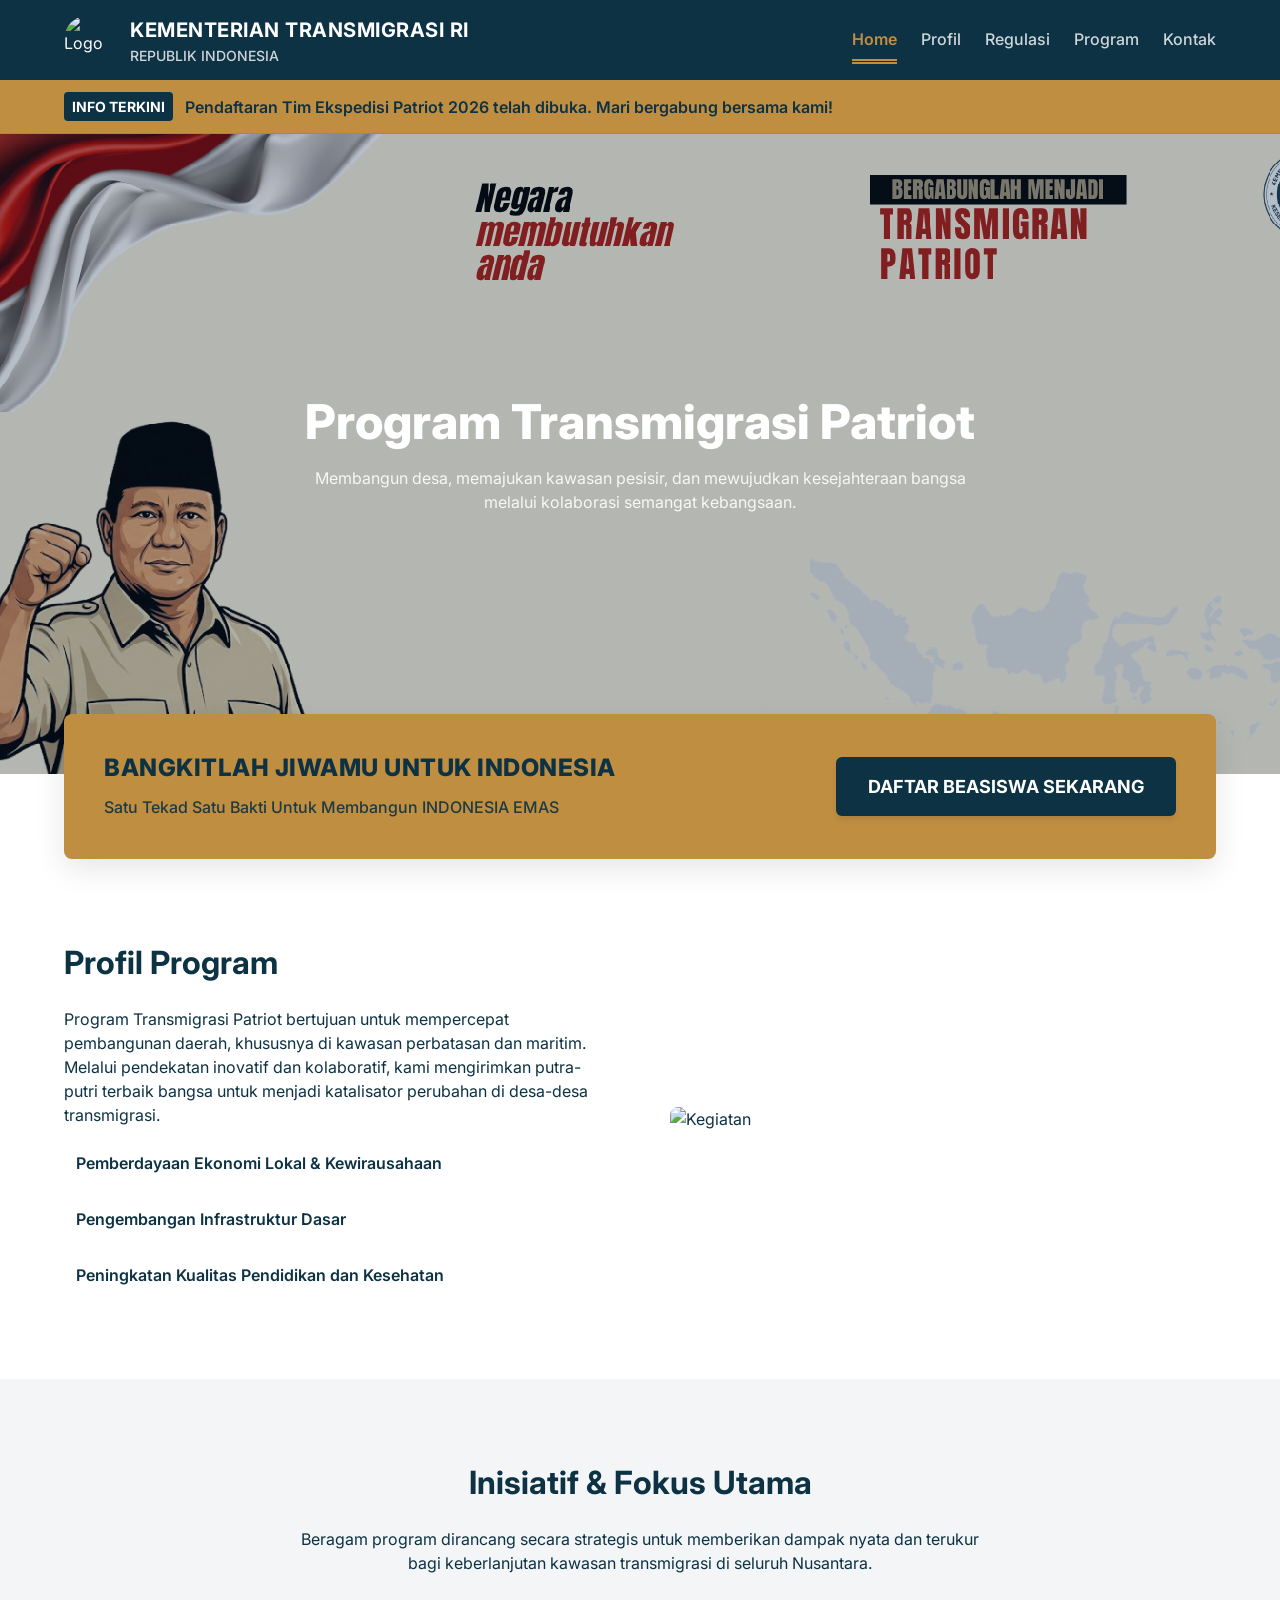
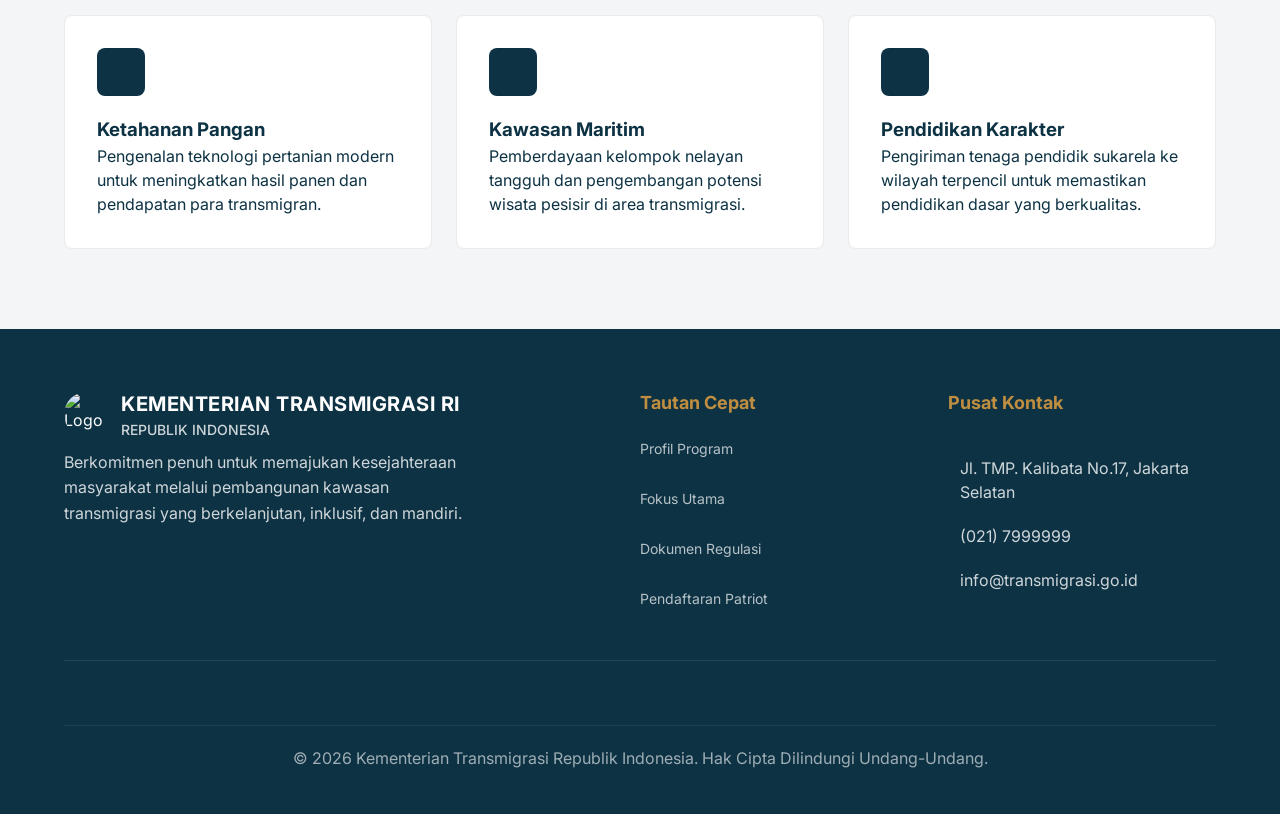
==== index.html @ f5a156b3 "update" ====
<!DOCTYPE html>
<html lang="id">

<head>
  <meta charset="UTF-8">
  <meta name="viewport" content="width=device-width, initial-scale=1.0">
  <title>Kementerian Transmigrasi RI - Program Patriot</title>

  <link rel="stylesheet" href="assets/css/style.css">
  <link rel="preconnect" href="https://fonts.googleapis.com" />
  <link rel="preconnect" href="https://fonts.gstatic.com" crossorigin />
  <link
    href="https://fonts.googleapis.com/css2?family=Inter:wght@300;400;500;600;700;800&family=DM+Sans:wght@400;700&display=swap"
    rel="stylesheet" />

  <style>
    :root {
      --background: #ffffff;
      --foreground: #0d3244;
      --border: #00000014;
      --primary: #0d3244;
      --primary-foreground: #ffffff;
      --muted: #f3f5f7;
      --muted-foreground: #61717c;
      --accent: #c08e41;
      --radius-md: 6px;
      --radius-lg: 8px;
      --font-family: 'Inter', sans-serif;
    }

    /* Responsive Styles */
    @media (max-width: 900px) {
      .container {
        padding: 0 12px;
      }

      .footer-grid {
        grid-template-columns: 1fr;
        gap: 24px;
      }

      .section-header-center {
        margin-bottom: 32px;
      }

      .card-grid {
        gap: 16px;
      }
    }

    @media (max-width: 700px) {
      .header {
        height: 56px;
      }

      .header-content {
        padding: 0 12px;
      }

      .logo-title {
        font-size: 24px;
      }

      .logo-subtitle {
        font-size: 14px;
      }

      .nav {
        display: none;
      }

      .nav.mobile-active {
        display: flex;
        flex-direction: column;
        position: absolute;
        top: 56px;
        left: 0;
        width: 100vw;
        background: var(--primary);
        gap: 0;
        z-index: 100;
      }

      .nav-link {
        padding: 16px;
        border-bottom: 1px solid rgba(255, 255, 255, 0.1);
        font-size: 16px;
      }

      .section {
        padding: 40px 0;
      }

      .card-grid {
        grid-template-columns: 1fr;
      }

      .footer {
        padding: 32px 0 10px 0;
      }

      .footer-bottom {
        padding-top: 10px;
      }
    }

    @media (max-width: 480px) {
      .section-title {
        font-size: 32px;
      }

      .card h3 {
        font-size: 24px;
      }

      .container {
        padding: 0 6px;
      }
    }

    /* Hamburger menu */
    .hamburger {
      display: none;
      flex-direction: column;
      justify-content: center;
      width: 32px;
      height: 32px;
      cursor: pointer;
      z-index: 101;
    }

    .hamburger span {
      height: 4px;
      width: 100%;
      background: var(--primary-foreground);
      margin: 4px 0;
      border-radius: 2px;
      transition: 0.3s;
    }

    @media (max-width: 700px) {
      .hamburger {
        display: flex;
      }
    }

    * {
      box-sizing: border-box;
      margin: 0;
      padding: 0;
    }

    body {
      font-family: var(--font-family);
      font-size: 16px;

      background-color: var(--background);
      color: var(--foreground);
      line-height: 1.5;
    }

    .container {
      width: 100%;
      max-width: 1200px;
      margin: 0 auto;
      padding: 0 24px;
    }

    /* Header & Nav */
    .header {
      background-color: var(--primary);
      color: var(--primary-foreground);
      height: 80px;
      display: flex;
      align-items: center;
      position: sticky;
      top: 0;
      z-index: 50;
    }

    .header-content {
      display: flex;
      justify-content: space-between;
      align-items: center;
      width: 100%;
    }

    .logo {
      display: flex;
      align-items: center;
      gap: 16px;
      text-decoration: none;
      color: inherit;
    }

    .logo-img {
      width: 50px;
      height: 50px;
      object-fit: contain;
      border-radius: 50%;
    }

    .logo-title {
      font-size: 24px;
      font-weight: 700;
      display: block;
      text-transform: uppercase;
    }

    .logo-subtitle {
      font-size: 14px;
      opacity: 0.8;
      display: block;
    }

    .nav {
      display: flex;
      gap: 24px;
    }

    .nav-link {
      color: var(--primary-foreground);
      text-decoration: none;
      font-size: 16px;
      font-weight: 500;
      opacity: 0.8;
      transition: 0.3s;
    }

    .nav-link:hover,
    .nav-link.active {
      opacity: 1;
      border-bottom: 2px solid var(--accent);
    }

    /* Ticker */
    .ticker {
      background-color: var(--accent);
      color: var(--primary);
      padding: 12px 0;
      font-weight: 600;
    }

    .ticker-content {
      display: flex;
      align-items: center;
      gap: 12px;
    }

    .ticker-badge {
      background: var(--primary);
      color: #fff;
      padding: 4px 8px;
      font-size: 14px;
      border-radius: 4px;
    }

    /* Hero */
    .hero {
      position: relative;
      height: 500px;
      display: flex;
      align-items: center;
      justify-content: center;
      color: #fff;
      text-align: center;
      overflow: hidden;
    }

    .hero-bg {
      position: absolute;
      top: 0;
      left: 0;
      width: 100%;
      height: 100%;
      background: linear-gradient(rgba(11, 37, 69, 0.3), rgba(11, 37, 69, 0.3)),
        
url('assets/img/NEGARA MEMBUTUHKAN ANDA.png');
      background-size: cover;
      background-position: center;
      background-repeat: no-repeat;
      /* Tambahkan ini untuk ketajaman visual */
    image-rendering: -webkit-optimize-contrast;
    image-rendering: crisp-edges;
    image-rendering: pixelated;                 /* Opsi terakhir jika masih blur */
    
      z-index: -1;
    }

    .hero-title {
      font-size: 48px;
      font-weight: 800;
      margin-bottom: 16px;
    }

    .hero-desc {
      font-size: 18px;
      max-width: 700px;
      margin: 0 auto;
      opacity: 0.9;
    }

    /* Scholarship Box */
    .scholarship-container {
      margin-top: -60px;
      position: relative;
      z-index: 10;
    }

    .scholarship-box {
      background: var(--accent);
      padding: 40px;
      border-radius: var(--radius-lg);
      display: flex;
      justify-content: space-between;
      align-items: center;
      box-shadow: 0 10px 30px rgba(0, 0, 0, 0.1);
      gap: 30px;
    }

    .scholarship-btn {
      background: var(--primary);
      color: #fff;
      padding: 16px 32px;
      text-decoration: none;
      border-radius: var(--radius-md);
      font-weight: 700;
      white-space: nowrap;
    }





    /* Sections */
    .section {
      padding: 80px 0;
    }

    .bg-muted {
      background: var(--muted);
    }

    .section-grid {
      display: grid;
      grid-template-columns: 1fr 1fr;
      gap: 60px;
      align-items: center;
    }

    .section-title {
      font-size: 32px;
      margin-bottom: 20px;
    }

    .feature-list {
      list-style: none;
      margin-top: 24px;
    }

    .feature-list li {
      display: flex;
      align-items: center;
      gap: 12px;
      margin-bottom: 12px;
      font-weight: 600;
    }

    .card-grid {
      display: grid;
      grid-template-columns: repeat(3, 1fr);
      gap: 24px;
      margin-top: 40px;
    }

    .card {
      background: #fff;
      padding: 32px;
      border-radius: var(--radius-lg);
      border: 1px solid var(--border);
    }

    .card-icon {
      width: 48px;
      height: 48px;
      background: var(--primary);
      border-radius: 8px;
      margin-bottom: 20px;
      display: flex;
      align-items: center;
      justify-content: center;
      color: #fff;
      font-size: 24px;
    }

    /* Footer */
    .footer {
      background: var(--primary);
      color: #fff;
      padding: 60px 0 20px;
    }

    .footer-grid {
      display: grid;
      grid-template-columns: 2fr 1fr 1fr;
      gap: 40px;
      border-bottom: 1px solid rgba(255, 255, 255, 0.1);
      padding-bottom: 40px;
    }

    .footer-title {
      color: var(--accent);
      margin-bottom: 20px;
    }

    .footer-links {
      list-style: none;
    }

    .footer-links li {
      margin-bottom: 10px;
    }

    .footer-links a {
      color: #fff;
      text-decoration: none;
      opacity: 0.7;
    }

    .footer-bottom {
      text-align: center;
      padding-top: 20px;
      font-size: 14px;
      opacity: 0.6;
    }

    /* Responsive */
    @media (max-width: 768px) {

      .section-grid,
      .card-grid,
      .footer-grid,
      .scholarship-box {
        grid-template-columns: 1fr;
        flex-direction: column;
        text-align: center;
      }

      .nav {
        display: none;
      }

      /* Sederhananya disembunyikan untuk mobile */
      .hero-title {
        font-size: 48px;
      }

      .scholarship-box {
        padding: 24px;
      }
    }
  </style>

  <!-- STANDARDIZASI FONT GLOBAL -->
  <style id="global-typography">
    body,
    p,
    a,
    span,
    div,
    input,
    button,
    select,
    textarea {
      font-family: 'Inter', sans-serif !important;
    }

    body {
      font-size: 16px !important;
    }

    /* Typography Scale */
    .logo-title {
      font-size: 20px !important;
    }

    .logo-subtitle {
      font-size: 14px !important;
    }

    .nav-link {
      font-size: 16px !important;
    }

    .hero-title,
    .hero h1 {
      font-size: 48px !important;
    }

    .section-title,
    .contact-title {
      font-size: 32px !important;
    }

    .card-title,
    .fokus-card h3,
    .feature-title,
    .stat-value,
    .doc-title,
    .profil-list strong {
      font-size: 20px !important;
    }

    .hero-desc,
    .section-desc,
    p {
      font-size: 16px !important;
    }

    .footer-title,
    h4 {
      font-size: 18px !important;
    }

    .footer-bottom,
    .footer-links a,
    .hero-badge {
      font-size: 14px !important;
    }

    /* Mobile Scaling - PERBAIKAN HEADER */
/* Mobile Scaling - FINAL FIX */
    @media (max-width: 768px) {
      .hero {
        height: auto !important;
        min-height: unset !important;
        padding: 0 !important;
        background-color: #f4f1de; 
        display: block;
        position: relative;
      }

      .hero-bg {
        position: relative !important;
        width: 100%;
        height: 0;
        padding-bottom: 65%; /* Menjaga rasio gambar agar tidak peang */
        background-image: url('assets/img/NEGARA MEMBUTUHKAN ANDA.png') !important;
        background-size: contain !important; 
        background-position: center top !important;
        background-repeat: no-repeat;
        z-index: 1;
      }

      /* Container teks dibuat melayang tepat di atas gambar */
      .hero .container {
        position: absolute !important;
        top: 60% !important; /* Turun sedikit agar tidak menumpuk di teks gambar */
        left: 50% !important;
        transform: translate(-50%, -50%) !important;
        width: 100% !important;
        z-index: 2 !important;
        text-align: center !important;
        padding: 0 20px !important;
      }

      /* PAKSA UKURAN FONT MENGECIL */
      .hero-title, 
      .hero h1.hero-title {
        font-size: 20px !important; /* Ukuran font judul diperkecil */
        font-weight: 800 !important;
        color: #ffffff !important;
        text-shadow: 2px 2px 4px rgba(0,0,0,0.8) !important;
        margin-bottom: 4px !important;
        line-height: 1.1 !important;
      }

      .hero-desc,
      .hero p.hero-desc {
        font-size: 10px !important; /* Ukuran deskripsi diperkecil */
        color: #ffffff !important;
        text-shadow: 1px 1px 3px rgba(0,0,0,0.8) !important;
        line-height: 1.2 !important;
        max-width: 85% !important;
        margin: 0 auto !important;
      }

      .scholarship-container {
        margin-top: -15px !important; 
        position: relative;
        z-index: 3;
        padding: 0 15px;
      }

      .scholarship-box {
        padding: 20px !important;
      }
    }
  </style>
</head>

<body>

  <header class="header">
    <div class="container header-content">
      <a href="index.html" class="logo">
        <img
          src="https://firebasestorage.googleapis.com/v0/b/banani-prod.appspot.com/o/reference-images%2F9dfe8fc4-533c-43e4-ad2d-5b735792cafb?alt=media&token=eea5f1ac-f4f6-4f33-927e-18950b2eec09"
          alt="Logo" class="logo-img">
        <div>
          <span class="logo-title">Kementerian Transmigrasi RI</span>
          <span class="logo-subtitle">Republik Indonesia</span>
        </div>
      </a>
      <div class="hamburger" id="hamburger-menu" aria-label="Buka menu navigasi" tabindex="0">
        <span></span>
        <span></span>
        <span></span>
      </div>
      <nav class="nav" id="main-nav">
        <a href="index.html" class="nav-link active">Home</a>
        <a href="profil.html" class="nav-link">Profil</a>
        <a href="regulasi.html" class="nav-link">Regulasi</a>
        <a href="programdetail.html" class="nav-link">Program</a>
        <a href="kontakkami.html" class="nav-link">Kontak</a>
      </nav>
    </div>
  </header>

  <div class="ticker">
    <div class="container ticker-content">
      <span class="ticker-badge">INFO TERKINI</span>
      <p>Pendaftaran Tim Ekspedisi Patriot 2026 telah dibuka. Mari bergabung bersama kami!</p>
    </div>
  </div>

  <section class="hero">
    <div class="hero-bg"></div>
    <div class="container">
      <h1 class="hero-title">Program Transmigrasi Patriot</h1>
      <p class="hero-desc">Membangun desa, memajukan kawasan pesisir, dan mewujudkan kesejahteraan bangsa melalui
        kolaborasi semangat kebangsaan.</p>
    </div>
  </section>

  <div class="container scholarship-container">
    <div class="scholarship-box">
      <div style="max-width: 800px;">
        <h2
          style="margin-bottom: 12px; font-weight: 800; text-transform: uppercase; letter-spacing: 0.5px; line-height: 1.2;">
          BANGKITLAH JIWAMU UNTUK INDONESIA
        </h2>
        <p style="font-size: 16px; font-weight: 500; opacity: 0.9; line-height: 1.5;">
          Satu Tekad Satu Bakti Untuk Membangun INDONESIA EMAS
        </p>
      </div>
      <a href="formregistrasi.html" class="scholarship-btn">DAFTAR BEASISWA SEKARANG</a>
    </div>
  </div>

  <main>
    <section class="section" id="profil">
      <div class="container section-grid">
        <div>
          <h2 class="section-title">Profil Program</h2>
          <p>Program Transmigrasi Patriot bertujuan untuk mempercepat pembangunan daerah, khususnya di kawasan
            perbatasan dan maritim. Melalui pendekatan inovatif dan kolaboratif, kami mengirimkan putra-putri terbaik
            bangsa untuk menjadi katalisator perubahan di desa-desa transmigrasi.</p>
          <ul class="feature-list">
            <li><iconify-icon icon="lucide:check-circle-2" style="color:var(--primary)"></iconify-icon> Pemberdayaan
              Ekonomi Lokal & Kewirausahaan</li>
            <li><iconify-icon icon="lucide:check-circle-2" style="color:var(--primary)"></iconify-icon> Pengembangan
              Infrastruktur Dasar</li>
            <li><iconify-icon icon="lucide:check-circle-2" style="color:var(--primary)"></iconify-icon> Peningkatan
              Kualitas Pendidikan dan Kesehatan</li>
          </ul>
        </div>
        <img
          src="https://storage.googleapis.com/banani-generated-images/generated-images/15521b10-ab63-40a5-aaed-08a638c052f9.jpg"
          alt="Kegiatan" style="width:100%; border-radius: var(--radius-lg);">
      </div>
    </section>

    <section class="section bg-muted" id="program">
      <div class="container">
        <div style="text-align: center; max-width: 700px; margin: 0 auto 40px;">
          <h2 class="section-title">Inisiatif & Fokus Utama</h2>
          <p>Beragam program dirancang secara strategis untuk memberikan dampak nyata dan terukur bagi keberlanjutan
            kawasan transmigrasi di seluruh Nusantara.</p>
        </div>
        <div class="card-grid">
          <div class="card">
            <div class="card-icon"><iconify-icon icon="lucide:tractor"></iconify-icon></div>
            <h3>Ketahanan Pangan</h3>
            <p>Pengenalan teknologi pertanian modern untuk meningkatkan hasil panen dan pendapatan para transmigran.</p>
          </div>
          <div class="card">
            <div class="card-icon"><iconify-icon icon="lucide:anchor"></iconify-icon></div>
            <h3>Kawasan Maritim</h3>
            <p>Pemberdayaan kelompok nelayan tangguh dan pengembangan potensi wisata pesisir di area transmigrasi.</p>
          </div>
          <div class="card">
            <div class="card-icon"><iconify-icon icon="lucide:graduation-cap"></iconify-icon></div>
            <h3>Pendidikan Karakter</h3>
            <p>Pengiriman tenaga pendidik sukarela ke wilayah terpencil untuk memastikan pendidikan dasar yang
              berkualitas.</p>
          </div>
        </div>
      </div>
    </section>
  </main>

  <footer class="footer" id="kontak">
    <div class="container">
      <div class="footer-grid">
        <div class="footer-info">
          <a href="#" class="logo"
            style="margin-bottom: 10px; display: flex; align-items: center; gap: 12px; text-decoration: none; color: inherit;">
            <img
              src="https://firebasestorage.googleapis.com/v0/b/banani-prod.appspot.com/o/reference-images%2Fe4555ffb-ad55-4a94-acb9-eab45e534938?alt=media&token=3a10a3ef-6f3a-40f0-a6bb-d8ac3e6fa465"
              alt="Logo" class="logo-img" style="width: 45px; height: 45px; border-radius: 50%;">
            <div>
              <span class="logo-title"
                style="font-size: 20px; font-weight: 700; display: block; text-transform: uppercase;">Kementerian
                Transmigrasi RI</span>
              <span class="logo-subtitle" style="font-size: 14px; opacity: 0.8; display: block;">Republik
                Indonesia</span>
            </div>
          </a>
          <p class="footer-desc">Berkomitmen penuh untuk memajukan kesejahteraan masyarakat melalui pembangunan kawasan
            transmigrasi yang berkelanjutan, inklusif, dan mandiri.</p>
        </div>
        <div class="footer-links">
          <h4 class="footer-title">Tautan Cepat</h4>
          <ul>
            <li><a href="profil.html">Profil Program</a></li>
            <li><a href="programdetail.html">Fokus Utama</a></li>
            <li><a href="regulasi.html">Dokumen Regulasi</a></li>
            <li><a href="formregistrasi.html">Pendaftaran Patriot</a></li>
          </ul>
        </div>
        <div class="footer-contact">
          <h4 class="footer-title">Pusat Kontak</h4>
          <div class="contact-item">
            <iconify-icon icon="lucide:map-pin"></iconify-icon>
            <span>Jl. TMP. Kalibata No.17, Jakarta Selatan</span>
          </div>
          <div class="contact-item">
            <iconify-icon icon="lucide:phone"></iconify-icon>
            <span>(021) 7999999</span>
          </div>
          <div class="contact-item">
            <iconify-icon icon="lucide:mail"></iconify-icon>
            <span>info@transmigrasi.go.id</span>
          </div>
        </div>
      </div>
      <div class="footer-bottom">
        <p>© 2026 Kementerian Transmigrasi Republik Indonesia. Hak Cipta Dilindungi Undang-Undang.</p>
      </div>
    </div>
  </footer>
  <script src="https://code.iconify.design/iconify-icon/1.0.7/iconify-icon.min.js"></script>
</body>
<script>
  // Hamburger menu toggle
  const hamburger = document.getElementById('hamburger-menu');
  const nav = document.getElementById('main-nav');

  if (hamburger && nav) {
    hamburger.addEventListener('click', function () {
      nav.classList.toggle('mobile-active');
    });

    // Tutup menu saat klik link navigasi (mobile)
    nav.querySelectorAll('.nav-link').forEach(link => {
      link.addEventListener('click', function () {
        if (window.innerWidth <= 768) {
          nav.classList.remove('mobile-active');
        }
      });
    });

    // Tutup menu saat klik di luar nav/hamburger
    document.addEventListener('click', function (e) {
      if (window.innerWidth <= 768) {
        if (!nav.contains(e.target) && !hamburger.contains(e.target)) {
          nav.classList.remove('mobile-active');
        }
      }
    });
  }
</script>

</html>
---- assets/css/style.css ----
@media (max-width: 900px), (max-width: 768px) {
    .nav.mobile-active {
        display: flex !important;
        flex-direction: column;
        position: absolute;
        top: 56px;
        left: 0;
        width: 100vw;
        background: var(--primary);
        gap: 0;
        z-index: 100;
        box-shadow: 0 4px 16px rgba(0,0,0,0.08);
    }
}
/* Tambahan responsif untuk konten profil program dan fitur */
.profil-list {
    list-style: none;
    padding: 0;
    margin: 32px 0 0 0;
    display: flex;
    flex-direction: column;
    gap: 28px;
}
.profil-list li {
    display: flex;
    align-items: flex-start;
    gap: 18px;
}
.profil-list .list-icon {
    width: 48px;
    height: 48px;
    background: var(--muted, #f3f4f6);
    border-radius: var(--radius-md, 6px);
    display: flex;
    align-items: center;
    justify-content: center;
    font-size: 32px;
    color: var(--primary, #0d3244);
    flex-shrink: 0;
}

.feature-grid {
    display: grid;
    grid-template-columns: repeat(4, 1fr);
    gap: 32px;
    margin-top: 40px;
}
.feature-card {
    background: #fff;
    border: 1px solid var(--border, #e5e7eb);
    border-radius: var(--radius-lg, 8px);
    padding: 32px 24px;
    display: flex;
    flex-direction: column;
    align-items: flex-start;
    box-shadow: 0 4px 16px rgba(0,0,0,0.03);
}
.feature-icon-wrapper {
    width: 48px;
    height: 48px;
    background: var(--primary, #0d3244);
    border-radius: var(--radius-md, 6px);
    display: flex;
    align-items: center;
    justify-content: center;
    color: #fff;
    font-size: 24px;
    margin-bottom: 18px;
}
.feature-title {
    font-size: 24px;
    font-weight: 700;
    margin: 0 0 10px 0;
    color: var(--foreground, #111827);
}
.feature-desc {
    font-size: 16px;
    color: var(--muted-foreground, #6b7280);
    margin: 0;
}

@media (max-width: 900px) {
    .feature-grid {
        grid-template-columns: repeat(2, 1fr);
        gap: 20px;
    }
}
@media (max-width: 700px) {
    .section-grid {
        grid-template-columns: 1fr;
        gap: 32px;
    }
    .section-grid > div {
        width: 100%;
        min-width: 0;
    }
    .section-grid img {
        width: 100%;
        max-width: 400px;
        margin: 0 auto;
        display: block;
        margin-top: 16px;
    }
    .profil-list {
        gap: 18px;
    }
    .profil-list li {
        flex-direction: row;
        align-items: flex-start;
        gap: 12px;
        padding: 12px 0;
    }
    .profil-list .list-icon {
        width: 40px;
        height: 40px;
        font-size: 32px;
    }
    .section-title {
        font-size: 32px;
    }
    .section-desc {
        font-size: 16px;
    }
    }
    .feature-grid {
        grid-template-columns: 1fr;
        gap: 18px;
    }
    .profil-list li {
        flex-direction: column;
        align-items: flex-start;
        gap: 8px;
    }
    .feature-card {
        padding: 20px 12px;
    }
}
/* Responsive Navigation & Hamburger */
@media (max-width: 900px) {
    .container {
        padding: 0 12px;
    }
    .footer-grid {
        grid-template-columns: 1fr;
        gap: 24px;
    }
}
@media (max-width: 700px) {
    .header {
        height: 56px;
    }
    .header-content {
        padding: 0 12px;
    }
    .logo-title {
        font-size: 24px;
    }
    .logo-subtitle {
        font-size: 14px;
    }
    .nav {
        display: none !important;
    }
    .nav.mobile-active {
        display: flex !important;
        flex-direction: column;
        position: absolute;
        top: 56px;
        left: 0;
        width: 100vw;
        background: var(--primary);
        gap: 0;
        z-index: 100;
        box-shadow: 0 4px 16px rgba(0,0,0,0.08);
    }
    .nav-link {
        padding: 16px;
        border-bottom: 1px solid rgba(255,255,255,0.1);
        font-size: 16px;
        width: 100%;
        text-align: left;
    }
    .footer {
        padding: 32px 0 10px 0;
    }
    .footer-bottom {
        padding-top: 10px;
    }
}
@media (max-width: 480px) {
    .container {
        padding: 0 6px;
    }
}

/* Hamburger menu style */
.hamburger {
    display: none;
    flex-direction: column;
    justify-content: center;
    width: 32px;
    height: 32px;
    cursor: pointer;
    z-index: 101;
}
.hamburger span {
    height: 4px;
    width: 100%;
    background: var(--primary-foreground);
    margin: 4px 0;
    border-radius: 2px;
    transition: 0.3s;
}
@media (max-width: 700px) {
    .hamburger {
        display: flex;
    }
}

body {
    font-family: var(--font-family);
    font-size: 16px;
    
    margin: 0;
    padding: 0;
    background: var(--background, #f9f9f9);
}

:root {
    --primary: #0d3244;
    --primary-foreground: #ffffff;
    --warning: #c08e41;
    --warning-foreground: #ffffff;
    --background: #ffffff;
    --foreground: #111827;
    --muted: #f3f4f6;
    --muted-foreground: #6b7280;
    --border: #e5e7eb;
    --card: #ffffff;
    --card-foreground: #111827;
    --input: #f9fafb;
    --radius-sm: 4px;
    --radius-md: 6px;
    --radius-lg: 8px;
    --radius-xl: 12px;
    --font-family: 'Inter', sans-serif;
}

.export-wrapper {
    margin: 0;
    padding: 0;
    background-color: var(--background);
    color: var(--foreground);
    font-family: var(--font-family);
}

.layout {
    display: flex;
    flex-direction: column;
    min-height: 100vh;
    width: 100%;
    background-color: var(--background);
    color: var(--foreground);
    font-family: var(--font-family);
}

.container {
    width: 100%;
    max-width: 1200px;
    margin: 0 auto;
    padding: 0 24px;
}

.bg-muted {
    background-color: var(--muted);
}

/* Header */
.header {
    background-color: var(--primary);
    color: var(--primary-foreground);
    height: 80px;
    display: flex;
    align-items: center;
    position: sticky;
    top: 0;
    z-index: 50;
}
.header-content {
    display: flex;
    justify-content: space-between;
    align-items: center;
    width: 100%;
    max-width: 1200px;
    margin: 0 auto;
    padding: 0 24px;
}
.logo {
    display: flex;
    align-items: center;
    gap: 16px;
}
.logo-text {
    display: flex;
    flex-direction: column;
    gap: 2px;
}
.logo-title {
    font-size: 24px;
    font-weight: 700;
    letter-spacing: 0.5px;
    color: var(--primary-foreground);
    text-transform: uppercase;
}
.logo-subtitle {
    font-size: 14px;
    font-weight: 500;
    color: var(--primary-foreground);
    opacity: 0.8;
    text-transform: uppercase;
}
.nav {
    display: flex;
    gap: 32px;
}
.nav-link {
    color: var(--primary-foreground);
    text-decoration: none;
    font-size: 16px;
    font-weight: 500;
    opacity: 0.8;
    padding: 8px 0;
}
.nav-link.active {
    opacity: 1;
    font-weight: 600;
    border-bottom: 3px solid var(--warning);
}

/* Ticker */
.ticker {
    background-color: #c08e41;
    color: var(--primary);
    padding: 12px 24px;
    display: flex;
    justify-content: center;
    border-bottom: 1px solid var(--border);
}
.ticker-content {
    display: flex;
    align-items: center;
    gap: 16px;
    max-width: 1200px;
    width: 100%;
}
.ticker-badge {
    background-color: var(--primary);
    color: var(--primary-foreground);
    font-size: 14px;
    font-weight: 700;
    padding: 4px 10px;
    border-radius: var(--radius-sm);
    white-space: nowrap;
}
.ticker-text {
    font-size: 16px;
    font-weight: 600;
    white-space: nowrap;
    overflow: hidden;
    text-overflow: ellipsis;
}

/* Hero Section */
.hero {
    position: relative;
    min-height: 640px;
    display: flex;
    align-items: center;
    justify-content: center;
    padding: 80px 24px;
}
.hero-bg {
    position: absolute;
    top: 0;
    left: 0;
    width: 100%;
    height: 100%;
    z-index: 1;
}
.hero-bg img {
    width: 100%;
    height: 100%;
    object-fit: cover;
}
.hero-overlay {
    position: absolute;
    top: 0;
    left: 0;
    width: 100%;
    height: 100%;
    background: rgba(11, 37, 69, 0.75);
}
.hero-content {
    position: relative;
    z-index: 2;
    text-align: center;
    max-width: 800px;
}
.hero-title {
    font-size: 48px;
    font-weight: 800;
    margin: 0 0 24px 0;
    line-height: 1.15;
    color: #ffffff;
}
.hero-description {
    font-size: 24px;
    font-weight: 500;
    margin: 0 0 40px 0;
    line-height: 1.6;
    color: #f3f4f6;
}
.hero-actions {
    display: flex;
    gap: 20px;
    justify-content: center;
}
.btn {
    padding: 16px 32px;
    font-size: 16px;
    font-weight: 600;
    border-radius: var(--radius-md);
    cursor: pointer;
    display: inline-flex;
    align-items: center;
    justify-content: center;
    text-decoration: none;
}
.btn-primary {
    background-color: #c08e41;
    color: var(--primary);
}
.btn-outline {
    background-color: transparent;
    border: 2px solid #ffffff;
    color: #ffffff;
}

/* Scholarship Section */
.scholarship-container {
    width: 100%;
    max-width: 1200px;
    margin: 0 auto;
    padding: 0 24px;
    margin-top: -80px;
    margin-bottom: 96px;
    position: relative;
    z-index: 20;
}
.scholarship-box {
    background-color: #c08e41;
    border-radius: var(--radius-lg);
    padding: 48px;
    display: flex;
    align-items: center;
    justify-content: space-between;
    gap: 48px;
    box-shadow:
        0 20px 25px -5px rgba(0, 0, 0, 0.1),
        0 10px 10px -5px rgba(0, 0, 0, 0.04);
}
.scholarship-content {
    flex: 1;
}
.scholarship-title {
    color: var(--primary);
    font-size: 32px;
    font-weight: 800;
    margin: 0 0 16px 0;
    line-height: 1.25;
}
.scholarship-desc {
    color: var(--primary);
    font-size: 18px;
    font-weight: 500;
    margin: 0;
    line-height: 1.6;
    opacity: 0.9;
}
.scholarship-btn {
    background-color: var(--primary);
    color: var(--primary-foreground);
    font-size: 18px;
    font-weight: 700;
    padding: 20px 40px;
    border-radius: var(--radius-md);
    text-decoration: none;
    display: inline-flex;
    align-items: center;
    white-space: nowrap;
    flex-shrink: 0;
    box-shadow: 0 4px 6px -1px rgba(0, 0, 0, 0.1);
}

/* Section */
.section {
    padding: 96px 0;
}
.section-grid {
    display: grid;
    grid-template-columns: 1fr 1fr;
    gap: 80px;
    align-items: center;
}
.section-header-center {
    text-align: center;
    max-width: 700px;
    margin: 0 auto 64px auto;
}
.section-title {
    font-size: 32px;
    font-weight: 700;
    margin: 0 0 20px 0;
    color: var(--foreground);
}
.section-desc {
    font-size: 18px;
    line-height: 1.6;
    color: var(--muted-foreground);
    margin: 0 0 40px 0;
}
.feature-list {
    list-style: none;
    padding: 0;
    margin: 0;
    display: flex;
    flex-direction: column;
    gap: 20px;
}
.feature-list li {
    display: flex;
    align-items: center;
    gap: 16px;
    font-size: 16px;
    font-weight: 600;
    color: var(--foreground);
}
.card-grid {
    display: grid;
    grid-template-columns: repeat(3, 1fr);
    gap: 32px;
}
.card {
    background-color: var(--card);
    border: 1px solid var(--border);
    border-radius: var(--radius-lg);
    padding: 40px 32px;
    display: flex;
    flex-direction: column;
    align-items: flex-start;
}
.card-icon-wrapper {
    width: 64px;
    height: 64px;
    background-color: var(--primary);
    border-radius: var(--radius-md);
    display: flex;
    align-items: center;
    justify-content: center;
    margin-bottom: 24px;
}
.card-title {
    font-size: 24px;
    font-weight: 700;
    margin: 0 0 16px 0;
    color: var(--card-foreground);
}
.card-desc {
    font-size: 16px;
    line-height: 1.6;
    color: var(--muted-foreground);
    margin: 0;
}
.list-container {
    display: flex;
    flex-direction: column;
    gap: 16px;
    max-width: 800px;
    margin: 0 auto;
}
.list-item {
    display: flex;
    align-items: center;
    gap: 24px;
    background-color: var(--background);
    border: 1px solid var(--border);
    border-radius: var(--radius-md);
    padding: 24px;
    cursor: pointer;
}
.list-icon {
    width: 56px;
    height: 56px;
    background-color: var(--muted);
    border-radius: var(--radius-sm);
    display: flex;
    align-items: center;
    justify-content: center;
    flex-shrink: 0;
}
.list-content {
    flex: 1;
}
.list-title {
    font-size: 18px;
    font-weight: 700;
    margin: 0 0 8px 0;
    color: var(--foreground);
}
.list-desc {
    font-size: 16px;
    color: var(--muted-foreground);
    margin: 0;
}

/* Footer */
.footer {
    background-color: var(--primary);
    color: var(--primary-foreground);
    padding: 80px 0 0 0;
}
.footer-grid {
    display: grid;
    grid-template-columns: 2fr 1fr 1fr;
    gap: 64px;
    margin-bottom: 64px;
}
.footer-info .logo {
    margin-bottom: 24px;
}
.footer-desc {
    font-size: 16px;
    line-height: 1.6;
    opacity: 0.8;
    max-width: 400px;
}
.footer-title {
    font-size: 18px;
    font-weight: 700;
    margin: 0 0 24px 0;
    color: #c08e41;
}
.footer-links ul {
    list-style: none;
    padding: 0;
    margin: 0;
    display: flex;
    flex-direction: column;
    gap: 16px;
}
.footer-links a {
    color: var(--primary-foreground);
    text-decoration: none;
    font-size: 16px;
    opacity: 0.8;
}
.footer-contact {
    display: flex;
    flex-direction: column;
    gap: 20px;
}
.contact-item {
    display: flex;
    align-items: center;
    gap: 12px;
    font-size: 16px;
    opacity: 0.8;
}
.footer-bottom {
    border-top: 1px solid rgba(255, 255, 255, 0.1);
    padding: 24px 0;
    text-align: center;
    font-size: 14px;
    opacity: 0.6;
}
/* Styling Link Aktif */
.nav-link {
    transition: all 0.3s ease;
    position: relative;
}

.nav-link.active {
    color: var(--warning) !important;
}

.nav-link.active::after {
    content: '';
    position: absolute;
    bottom: -5px;
    left: 0;
    width: 100%;
    height: 2px;
    background-color: var(--warning);
}

.nav-link:hover {
    color: var(--warning);
    opacity: 0.8;
}
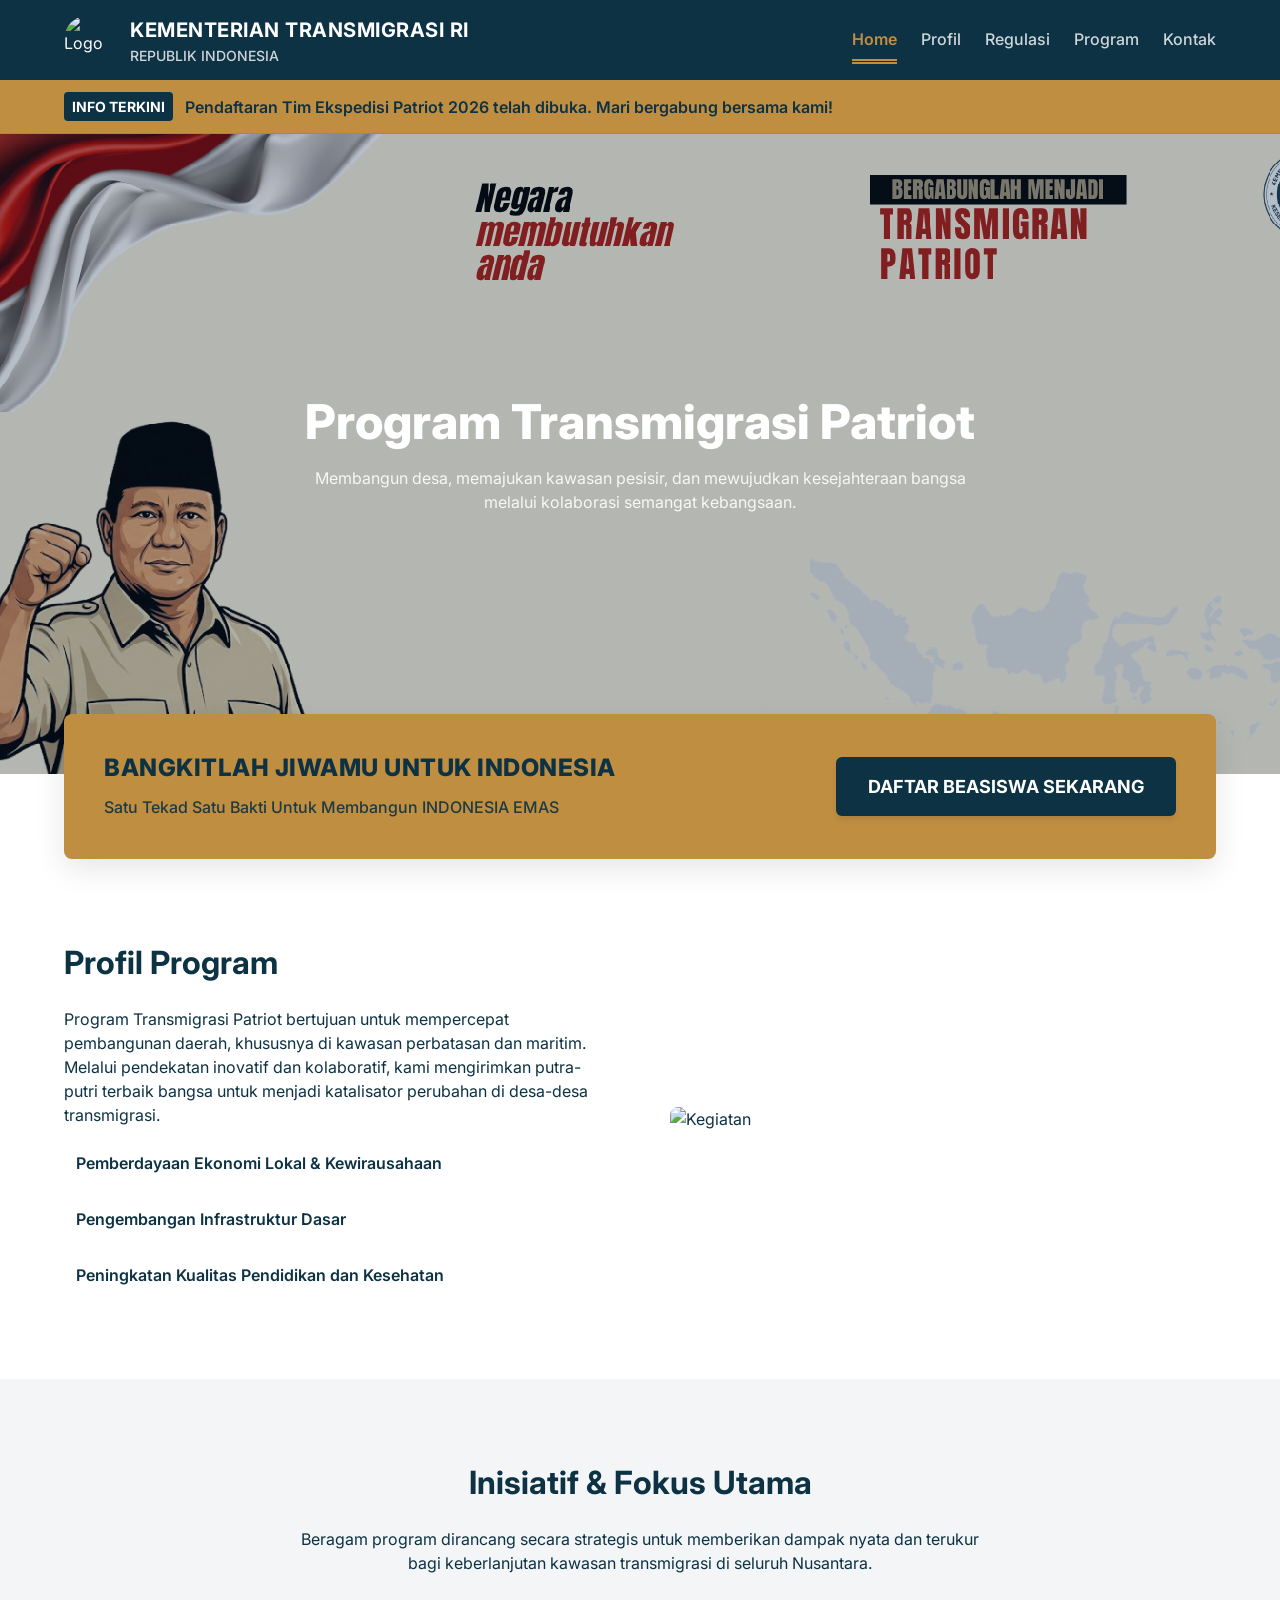
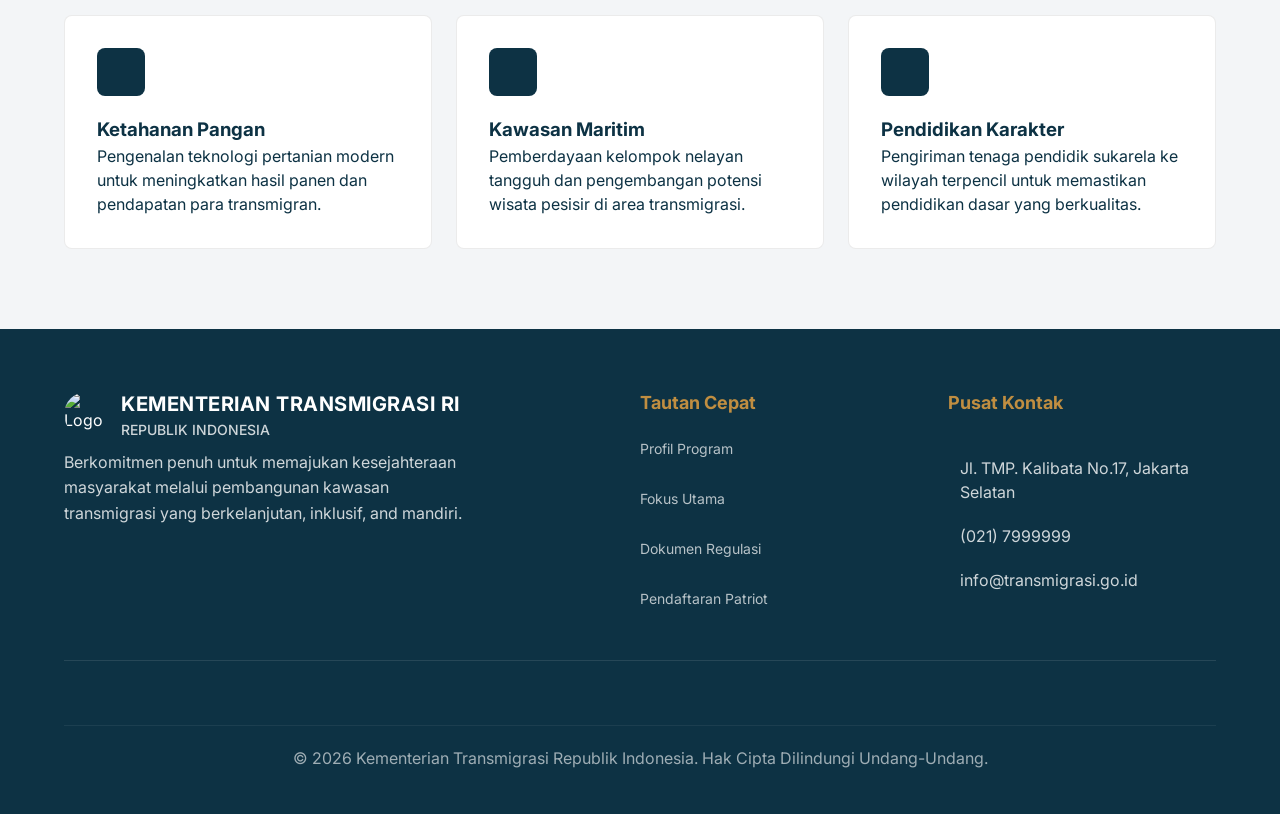
==== commit 50be1e4b: "update" ====
--- a/index.html
+++ b/index.html
@@ -274,16 +274,13 @@
       width: 100%;
       height: 100%;
       background: linear-gradient(rgba(11, 37, 69, 0.3), rgba(11, 37, 69, 0.3)),
-        
-url('assets/img/NEGARA MEMBUTUHKAN ANDA.png');
+        url('assets/img/NEGARA MEMBUTUHKAN ANDA.png');
       background-size: cover;
       background-position: center;
       background-repeat: no-repeat;
-      /* Tambahkan ini untuk ketajaman visual */
-    image-rendering: -webkit-optimize-contrast;
-    image-rendering: crisp-edges;
-    image-rendering: pixelated;                 /* Opsi terakhir jika masih blur */
-    
+      image-rendering: -webkit-optimize-contrast;
+      image-rendering: crisp-edges;
+      image-rendering: pixelated;
       z-index: -1;
     }
 
@@ -326,11 +323,12 @@
       border-radius: var(--radius-md);
       font-weight: 700;
       white-space: nowrap;
-    }
-
-
-
-
+      /* FIX: Mastiin teks di dalem tombol bener-bener tengah */
+      display: inline-flex;
+      align-items: center;
+      justify-content: center;
+      text-align: center;
+    }
 
     /* Sections */
     .section {
@@ -439,18 +437,41 @@
 
       .section-grid,
       .card-grid,
-      .footer-grid,
+      .footer-grid {
+        grid-template-columns: 1fr;
+        text-align: center;
+      }
+
       .scholarship-box {
         grid-template-columns: 1fr;
         flex-direction: column;
         text-align: center;
+        display: flex !important;
+        /* FIX: Center alignment untuk box di mobile */
+        justify-content: center !important;
+        align-items: center !important;
+      }
+
+      .scholarship-btn {
+        order: 1 !important; 
+        width: 100%;
+        max-width: 320px; /* Biar gak kepanjangan di layar lebar HP */
+        margin: 0 auto;
+      }
+
+      .scholarship-box div {
+        order: 2 !important; 
+        width: 100%;
+        display: flex;
+        flex-direction: column;
+        align-items: center;
+        justify-content: center;
       }
 
       .nav {
         display: none;
       }
 
-      /* Sederhananya disembunyikan untuk mobile */
       .hero-title {
         font-size: 48px;
       }
@@ -461,81 +482,29 @@
     }
   </style>
 
-  <!-- STANDARDIZASI FONT GLOBAL -->
   <style id="global-typography">
-    body,
-    p,
-    a,
-    span,
-    div,
-    input,
-    button,
-    select,
-    textarea {
+    body, p, a, span, div, input, button, select, textarea {
       font-family: 'Inter', sans-serif !important;
     }
 
-    body {
-      font-size: 16px !important;
-    }
-
-    /* Typography Scale */
-    .logo-title {
-      font-size: 20px !important;
-    }
-
-    .logo-subtitle {
-      font-size: 14px !important;
-    }
-
-    .nav-link {
-      font-size: 16px !important;
-    }
-
-    .hero-title,
-    .hero h1 {
-      font-size: 48px !important;
-    }
-
-    .section-title,
-    .contact-title {
-      font-size: 32px !important;
-    }
-
-    .card-title,
-    .fokus-card h3,
-    .feature-title,
-    .stat-value,
-    .doc-title,
-    .profil-list strong {
-      font-size: 20px !important;
-    }
-
-    .hero-desc,
-    .section-desc,
-    p {
-      font-size: 16px !important;
-    }
-
-    .footer-title,
-    h4 {
-      font-size: 18px !important;
-    }
-
-    .footer-bottom,
-    .footer-links a,
-    .hero-badge {
-      font-size: 14px !important;
-    }
-
-    /* Mobile Scaling - PERBAIKAN HEADER */
-/* Mobile Scaling - FINAL FIX */
+    body { font-size: 16px !important; }
+
+    .logo-title { font-size: 20px !important; }
+    .logo-subtitle { font-size: 14px !important; }
+    .nav-link { font-size: 16px !important; }
+    .hero-title, .hero h1 { font-size: 48px !important; }
+    .section-title, .contact-title { font-size: 32px !important; }
+    .card-title, .fokus-card h3, .feature-title, .stat-value, .doc-title { font-size: 20px !important; }
+    .hero-desc, .section-desc, p { font-size: 16px !important; }
+    .footer-title, h4 { font-size: 18px !important; }
+    .footer-bottom, .footer-links a, .hero-badge { font-size: 14px !important; }
+
     @media (max-width: 768px) {
       .hero {
         height: auto !important;
         min-height: unset !important;
         padding: 0 !important;
-        background-color: #f4f1de; 
+        background-color: #f4f1de;
         display: block;
         position: relative;
       }
@@ -544,18 +513,17 @@
         position: relative !important;
         width: 100%;
         height: 0;
-        padding-bottom: 65%; /* Menjaga rasio gambar agar tidak peang */
+        padding-bottom: 65%;
         background-image: url('assets/img/NEGARA MEMBUTUHKAN ANDA.png') !important;
-        background-size: contain !important; 
+        background-size: contain !important;
         background-position: center top !important;
         background-repeat: no-repeat;
         z-index: 1;
       }
 
-      /* Container teks dibuat melayang tepat di atas gambar */
       .hero .container {
         position: absolute !important;
-        top: 60% !important; /* Turun sedikit agar tidak menumpuk di teks gambar */
+        top: 60% !important;
         left: 50% !important;
         transform: translate(-50%, -50%) !important;
         width: 100% !important;
@@ -564,29 +532,26 @@
         padding: 0 20px !important;
       }
 
-      /* PAKSA UKURAN FONT MENGECIL */
-      .hero-title, 
-      .hero h1.hero-title {
-        font-size: 20px !important; /* Ukuran font judul diperkecil */
+      .hero-title, .hero h1.hero-title {
+        font-size: 20px !important;
         font-weight: 800 !important;
         color: #ffffff !important;
-        text-shadow: 2px 2px 4px rgba(0,0,0,0.8) !important;
+        text-shadow: 2px 2px 4px rgba(0, 0, 0, 0.8) !important;
         margin-bottom: 4px !important;
         line-height: 1.1 !important;
       }
 
-      .hero-desc,
-      .hero p.hero-desc {
-        font-size: 10px !important; /* Ukuran deskripsi diperkecil */
+      .hero-desc, .hero p.hero-desc {
+        font-size: 10px !important;
         color: #ffffff !important;
-        text-shadow: 1px 1px 3px rgba(0,0,0,0.8) !important;
+        text-shadow: 1px 1px 3px rgba(0, 0, 0, 0.8) !important;
         line-height: 1.2 !important;
         max-width: 85% !important;
         margin: 0 auto !important;
       }
 
       .scholarship-container {
-        margin-top: -15px !important; 
+        margin-top: -15px !important;
         position: relative;
         z-index: 3;
         padding: 0 15px;
@@ -728,7 +693,7 @@
             </div>
           </a>
           <p class="footer-desc">Berkomitmen penuh untuk memajukan kesejahteraan masyarakat melalui pembangunan kawasan
-            transmigrasi yang berkelanjutan, inklusif, dan mandiri.</p>
+            transmigrasi yang berkelanjutan, inklusif, and mandiri.</p>
         </div>
         <div class="footer-links">
           <h4 class="footer-title">Tautan Cepat</h4>
@@ -763,7 +728,6 @@
   <script src="https://code.iconify.design/iconify-icon/1.0.7/iconify-icon.min.js"></script>
 </body>
 <script>
-  // Hamburger menu toggle
   const hamburger = document.getElementById('hamburger-menu');
   const nav = document.getElementById('main-nav');
 
@@ -772,7 +736,6 @@
       nav.classList.toggle('mobile-active');
     });
 
-    // Tutup menu saat klik link navigasi (mobile)
     nav.querySelectorAll('.nav-link').forEach(link => {
       link.addEventListener('click', function () {
         if (window.innerWidth <= 768) {
@@ -781,7 +744,6 @@
       });
     });
 
-    // Tutup menu saat klik di luar nav/hamburger
     document.addEventListener('click', function (e) {
       if (window.innerWidth <= 768) {
         if (!nav.contains(e.target) && !hamburger.contains(e.target)) {
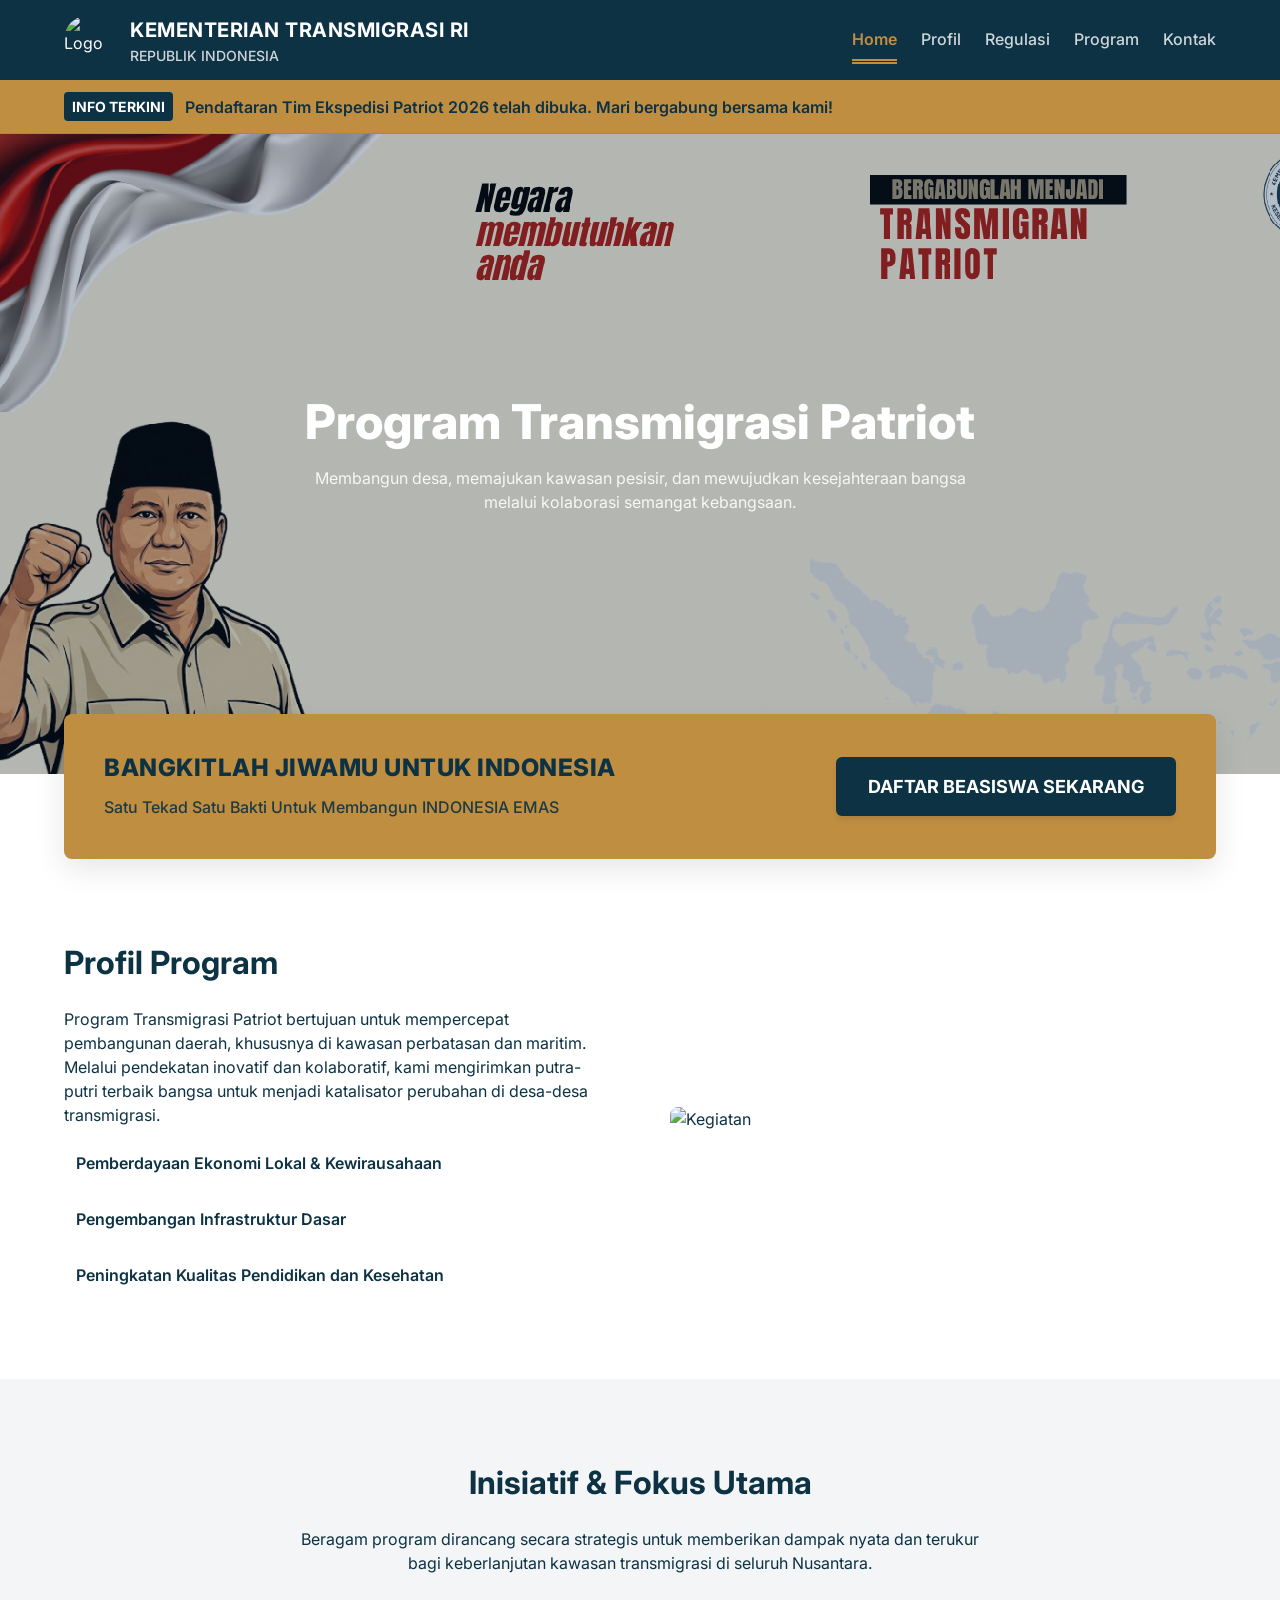
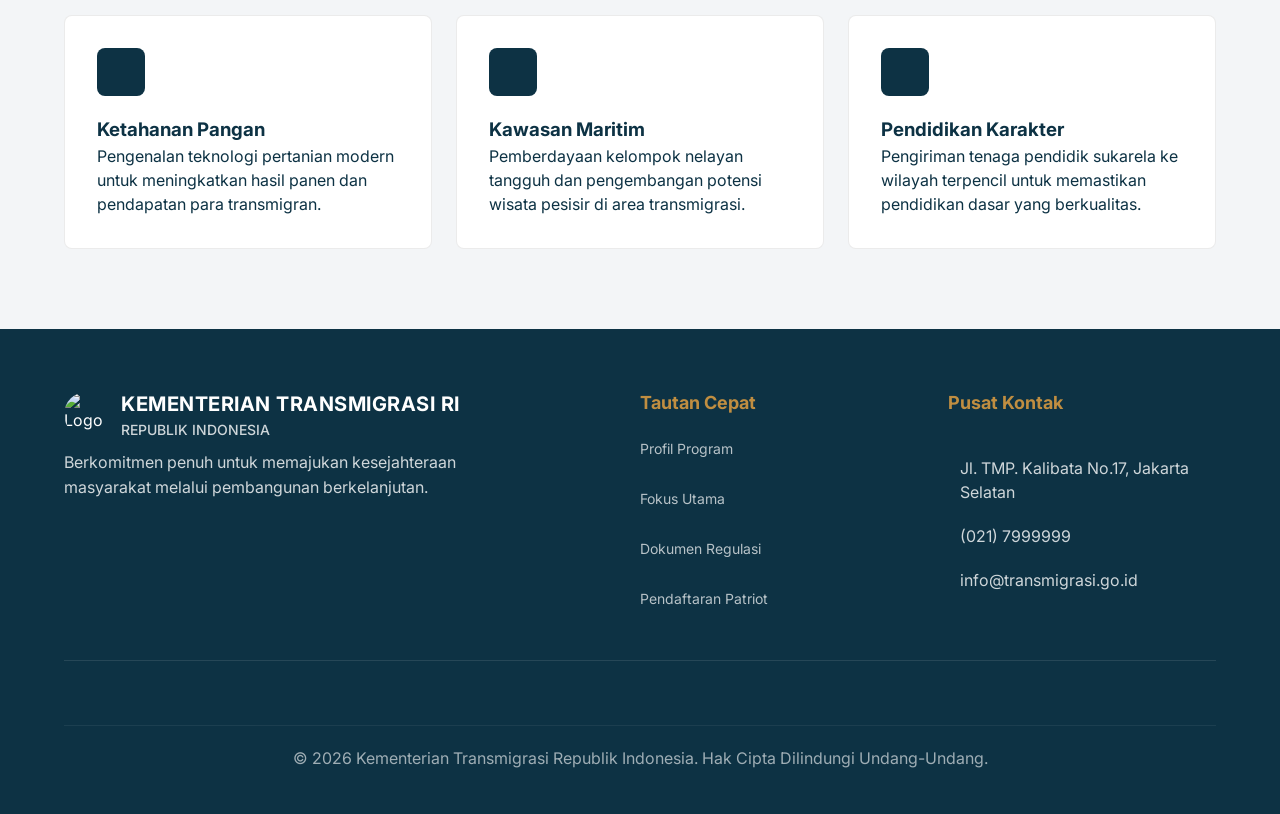
==== commit c59bcd72: "update" ====
--- a/index.html
+++ b/index.html
@@ -692,8 +692,7 @@
                 Indonesia</span>
             </div>
           </a>
-          <p class="footer-desc">Berkomitmen penuh untuk memajukan kesejahteraan masyarakat melalui pembangunan kawasan
-            transmigrasi yang berkelanjutan, inklusif, and mandiri.</p>
+          <p class="footer-desc">Berkomitmen penuh untuk memajukan kesejahteraan masyarakat melalui pembangunan berkelanjutan.</p>
         </div>
         <div class="footer-links">
           <h4 class="footer-title">Tautan Cepat</h4>
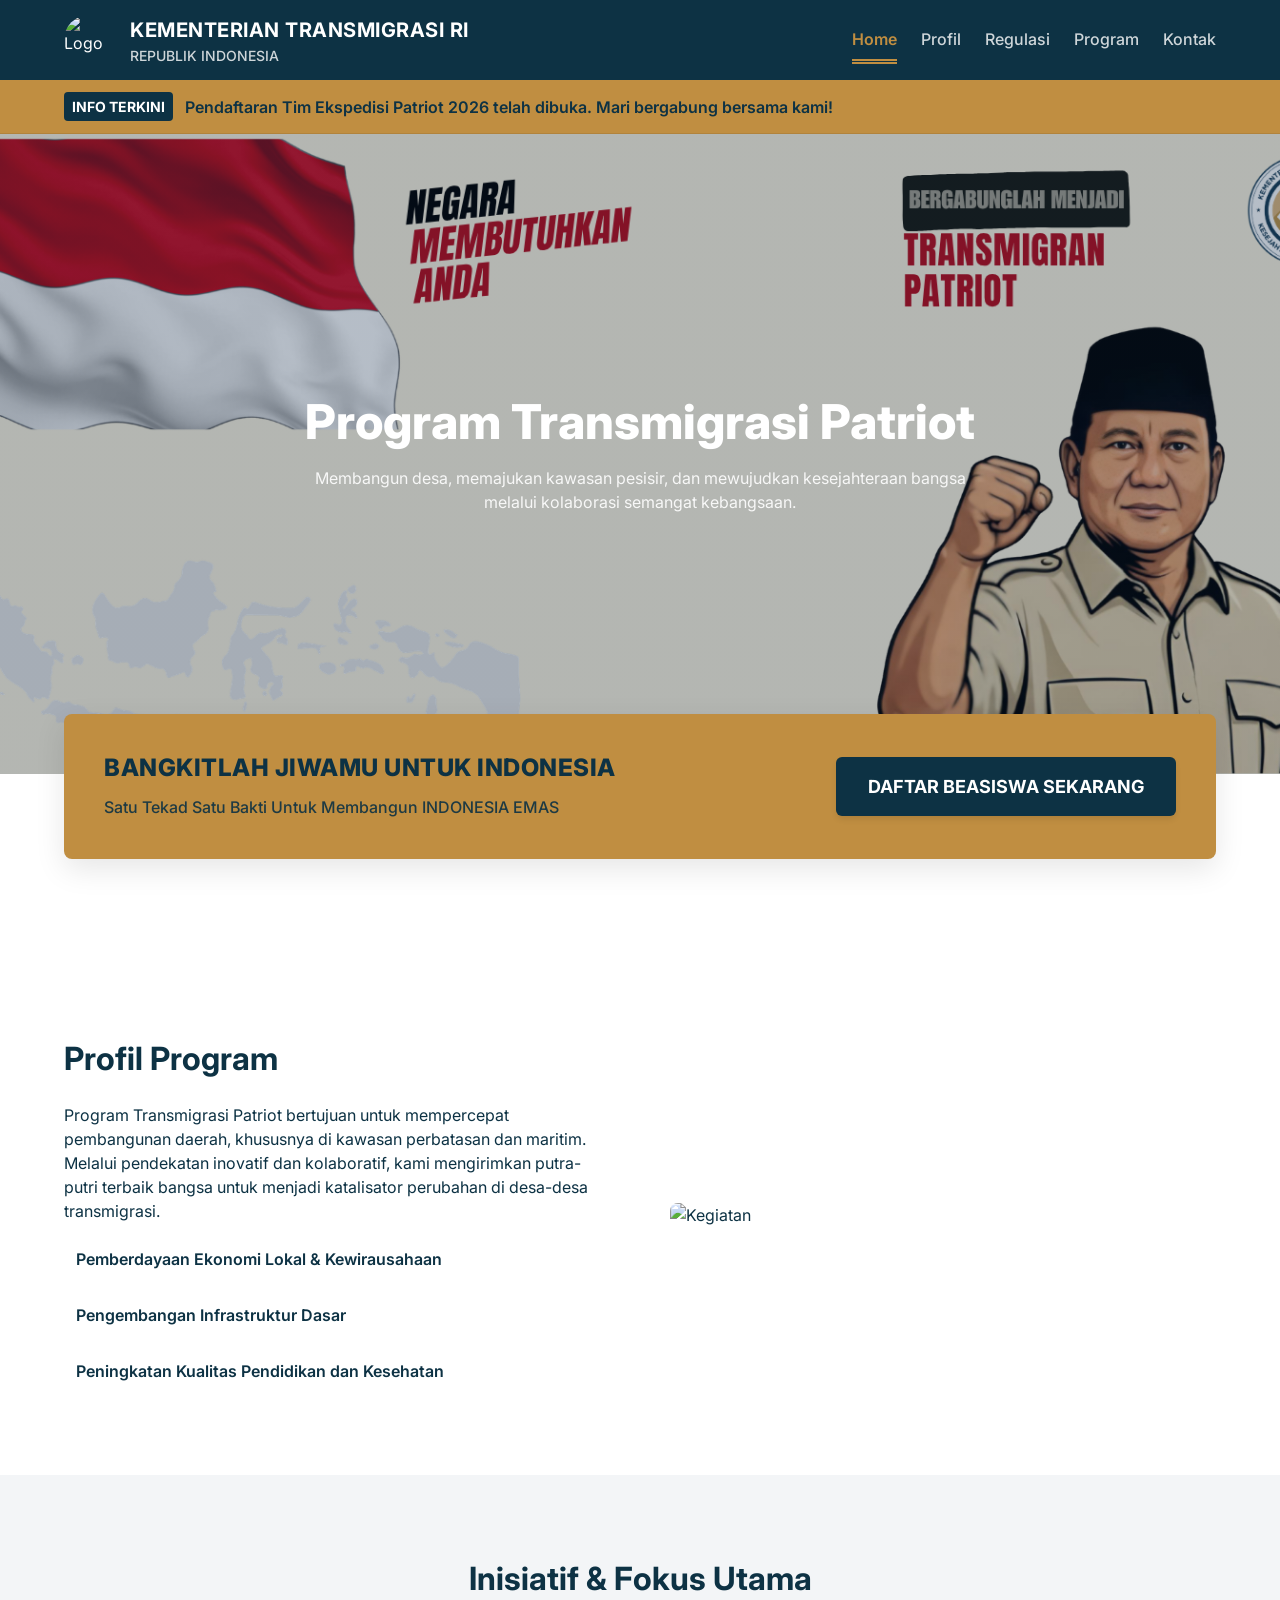
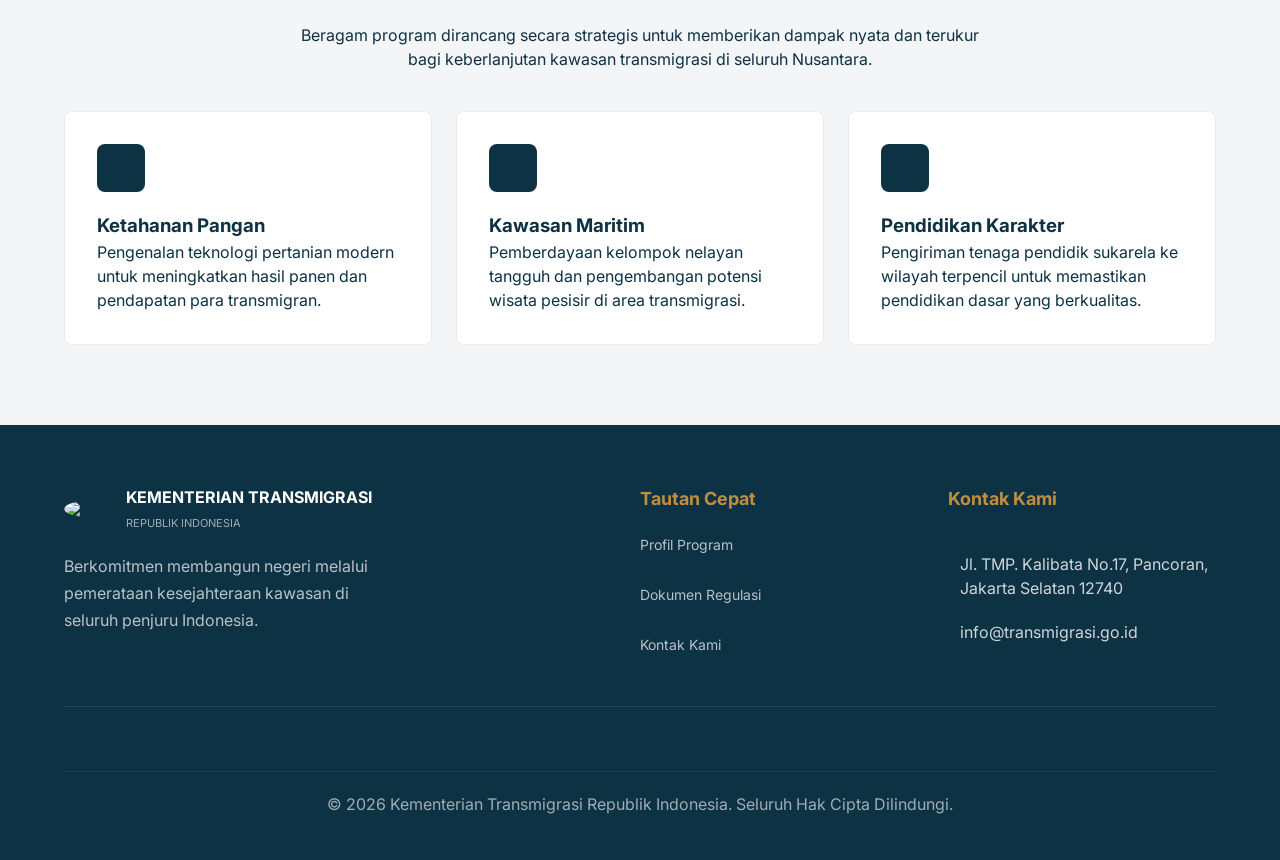
==== commit f0a0f0a4: "update" ====
--- a/index.html
+++ b/index.html
@@ -114,7 +114,7 @@
       }
 
       .container {
-        padding: 0 6px;
+        padding: 0 12px; /* Dibalikin biar gak terlalu mepet layar */
       }
     }
 
@@ -153,7 +153,6 @@
     body {
       font-family: var(--font-family);
       font-size: 16px;
-
       background-color: var(--background);
       color: var(--foreground);
       line-height: 1.5;
@@ -274,13 +273,11 @@
       width: 100%;
       height: 100%;
       background: linear-gradient(rgba(11, 37, 69, 0.3), rgba(11, 37, 69, 0.3)),
-        url('assets/img/NEGARA MEMBUTUHKAN ANDA.png');
+        url('assets/img/NEGARA MEMBUTUHKAN ANDA SEMUA.png');
       background-size: cover;
       background-position: center;
       background-repeat: no-repeat;
       image-rendering: -webkit-optimize-contrast;
-      image-rendering: crisp-edges;
-      image-rendering: pixelated;
       z-index: -1;
     }
 
@@ -323,7 +320,6 @@
       border-radius: var(--radius-md);
       font-weight: 700;
       white-space: nowrap;
-      /* FIX: Mastiin teks di dalem tombol bener-bener tengah */
       display: inline-flex;
       align-items: center;
       justify-content: center;
@@ -434,50 +430,11 @@
 
     /* Responsive */
     @media (max-width: 768px) {
-
       .section-grid,
       .card-grid,
       .footer-grid {
         grid-template-columns: 1fr;
         text-align: center;
-      }
-
-      .scholarship-box {
-        grid-template-columns: 1fr;
-        flex-direction: column;
-        text-align: center;
-        display: flex !important;
-        /* FIX: Center alignment untuk box di mobile */
-        justify-content: center !important;
-        align-items: center !important;
-      }
-
-      .scholarship-btn {
-        order: 1 !important; 
-        width: 100%;
-        max-width: 320px; /* Biar gak kepanjangan di layar lebar HP */
-        margin: 0 auto;
-      }
-
-      .scholarship-box div {
-        order: 2 !important; 
-        width: 100%;
-        display: flex;
-        flex-direction: column;
-        align-items: center;
-        justify-content: center;
-      }
-
-      .nav {
-        display: none;
-      }
-
-      .hero-title {
-        font-size: 48px;
-      }
-
-      .scholarship-box {
-        padding: 24px;
       }
     }
   </style>
@@ -500,67 +457,210 @@
     .footer-bottom, .footer-links a, .hero-badge { font-size: 14px !important; }
 
     @media (max-width: 768px) {
+      /* 1. Reset Hero - Biar rapet dan gak ada gap */
       .hero {
-        height: auto !important;
+        height: 250px !important;
         min-height: unset !important;
         padding: 0 !important;
-        background-color: #f4f1de;
-        display: block;
-        position: relative;
-      }
-
+        background: #0d3244 !important;
+        display: flex !important;
+        flex-direction: column !important;
+        position: relative !important;
+        overflow: hidden !important;
+      }
+
+      /* 2. Foto Hero - Pake Overlay Gelap biar tulisan KELIHATAN */
       .hero-bg {
-        position: relative !important;
-        width: 100%;
-        height: 0;
-        padding-bottom: 65%;
-        background-image: url('assets/img/NEGARA MEMBUTUHKAN ANDA.png') !important;
-        background-size: contain !important;
-        background-position: center top !important;
-        background-repeat: no-repeat;
-        z-index: 1;
-      }
-
+        position: absolute !important;
+        top: 0;
+        left: 0;
+        width: 100% !important;
+        height: 100% !important;
+        padding-bottom: 0 !important;
+        /* Tambahin overlay hitam transparan (0.5) di atas gambar */
+        background: linear-gradient(rgba(0,0,0,0.5), rgba(0,0,0,0.5)), 
+                    url('assets/img/NEGARA MEMBUTUHKAN ANDA SEMUA.png') !important;
+        background-size: cover !important;
+        background-position: center !important;
+        z-index: 1 !important;
+      }
+
+      /* 3. Container Teks - Kita tengahin presisi */
       .hero .container {
         position: absolute !important;
-        top: 60% !important;
+        top: 50% !important;
         left: 50% !important;
         transform: translate(-50%, -50%) !important;
         width: 100% !important;
         z-index: 2 !important;
         text-align: center !important;
         padding: 0 20px !important;
-      }
-
+        margin: 0 !important;
+      }
+
+      /* 4. Judul - Ukuran sedang biar gak nutupin muka di foto */
       .hero-title, .hero h1.hero-title {
-        font-size: 20px !important;
+        font-size: 17px !important; 
         font-weight: 800 !important;
         color: #ffffff !important;
-        text-shadow: 2px 2px 4px rgba(0, 0, 0, 0.8) !important;
-        margin-bottom: 4px !important;
-        line-height: 1.1 !important;
-      }
-
+        text-shadow: 2px 2px 10px rgba(0, 0, 0, 0.8) !important;
+        margin-bottom: 8px !important;
+        line-height: 1.2 !important;
+      }
+
+      /* 5. Deskripsi - Ukuran kecil biar rapi */
       .hero-desc, .hero p.hero-desc {
-        font-size: 10px !important;
+        font-size: 10px !important; 
         color: #ffffff !important;
-        text-shadow: 1px 1px 3px rgba(0, 0, 0, 0.8) !important;
-        line-height: 1.2 !important;
+        text-shadow: 1px 1px 5px rgba(0, 0, 0, 0.9) !important;
         max-width: 85% !important;
         margin: 0 auto !important;
-      }
-
+        line-height: 1.4 !important;
+      }
+
+      /* 6. Scholarship Box - Nempel ke bawah tanpa gap */
       .scholarship-container {
-        margin-top: -15px !important;
-        position: relative;
-        z-index: 3;
-        padding: 0 15px;
+        margin-top: 0 !important;
+        padding: 0 !important;
+        width: 100% !important;
+        position: relative !important;
+        z-index: 10 !important;
       }
 
       .scholarship-box {
-        padding: 20px !important;
-      }
-    }
+        padding: 25px 20px !important;
+        border-radius: 0 !important;
+        flex-direction: column !important;
+        gap: 15px !important;
+        background: var(--accent) !important;
+        text-align: center !important;
+      }
+
+      .scholarship-box h2 {
+        font-size: 18px !important;
+        line-height: 1.2 !important;
+      }
+
+      .scholarship-box p {
+        font-size: 13px !important;
+      }
+
+      .scholarship-btn {
+        width: 100% !important;
+        padding: 15px !important;
+        font-size: 14px !important;
+      }
+   /* CSS KHUSUS FOOTER */
+.footer {
+  background: var(--primary);
+  color: #fff;
+  padding: 60px 0 20px;
+}
+
+.footer-grid {
+  display: grid;
+  grid-template-columns: 1.5fr 1fr 1fr; /* Membagi kolom lebih proporsional */
+  gap: 40px;
+  border-bottom: 1px solid rgba(255, 255, 255, 0.1);
+  padding-bottom: 40px;
+}
+
+.footer-logo-wrapper {
+  display: flex;
+  align-items: center;
+  gap: 15px;
+  margin-bottom: 20px;
+}
+
+.footer-logo-wrapper img {
+  width: 50px;
+  height: 50px;
+  border-radius: 50%;
+  object-fit: contain;
+}
+
+.footer-logo-text .f-title {
+  display: block;
+  font-weight: 700;
+  font-size: 18px;
+  text-transform: uppercase;
+  line-height: 1.2;
+}
+
+.footer-logo-text .f-subtitle {
+  display: block;
+  font-size: 14px;
+  opacity: 0.8;
+}
+
+.footer-title {
+  color: var(--accent) !important; /* Pakai warna gold lu */
+  margin-bottom: 20px;
+  font-size: 18px;
+  font-weight: 700;
+}
+
+.footer-links {
+  list-style: none;
+  padding: 0;
+}
+
+.footer-links li {
+  margin-bottom: 12px;
+}
+
+.footer-links a {
+  color: #fff;
+  text-decoration: none;
+  opacity: 0.7;
+  transition: 0.3s;
+}
+
+.footer-links a:hover {
+  opacity: 1;
+  color: var(--accent);
+}
+
+.contact-list {
+  display: flex;
+  flex-direction: column;
+  gap: 15px;
+}
+
+.contact-item {
+  display: flex;
+  align-items: flex-start;
+  gap: 12px;
+  font-size: 14px;
+  opacity: 0.8;
+}
+
+.contact-item iconify-icon {
+  color: var(--accent);
+  font-size: 20px;
+  flex-shrink: 0;
+}
+
+.footer-bottom {
+  text-align: center;
+  padding-top: 20px;
+  font-size: 13px;
+  opacity: 0.6;
+}
+
+/* Responsive Footer */
+@media (max-width: 768px) {
+  .footer-grid {
+    grid-template-columns: 1fr;
+    text-align: center;
+  }
+  .footer-logo-wrapper {
+    justify-content: center;
+  }
+  .contact-item {
+    justify-content: center;
+  }
+}
   </style>
 </head>
 
@@ -608,18 +708,19 @@
     </div>
   </section>
 
-  <div class="container scholarship-container">
-    <div class="scholarship-box">
-      <div style="max-width: 800px;">
-        <h2
-          style="margin-bottom: 12px; font-weight: 800; text-transform: uppercase; letter-spacing: 0.5px; line-height: 1.2;">
-          BANGKITLAH JIWAMU UNTUK INDONESIA
-        </h2>
-        <p style="font-size: 16px; font-weight: 500; opacity: 0.9; line-height: 1.5;">
-          Satu Tekad Satu Bakti Untuk Membangun INDONESIA EMAS
-        </p>
+  <div class="scholarship-container">
+    <div class="container" style="padding:0;"> <div class="scholarship-box">
+        <div style="max-width: 800px;">
+          <h2
+            style="margin-bottom: 12px; font-weight: 800; text-transform: uppercase; letter-spacing: 0.5px; line-height: 1.2;">
+            BANGKITLAH JIWAMU UNTUK INDONESIA
+          </h2>
+          <p style="font-size: 16px; font-weight: 500; opacity: 0.9; line-height: 1.5;">
+            Satu Tekad Satu Bakti Untuk Membangun INDONESIA EMAS
+          </p>
+        </div>
+        <a href="formregistrasi.html" class="scholarship-btn">DAFTAR BEASISWA SEKARANG</a>
       </div>
-      <a href="formregistrasi.html" class="scholarship-btn">DAFTAR BEASISWA SEKARANG</a>
     </div>
   </div>
 
@@ -675,55 +776,46 @@
     </section>
   </main>
 
-  <footer class="footer" id="kontak">
-    <div class="container">
-      <div class="footer-grid">
-        <div class="footer-info">
-          <a href="#" class="logo"
-            style="margin-bottom: 10px; display: flex; align-items: center; gap: 12px; text-decoration: none; color: inherit;">
-            <img
-              src="https://firebasestorage.googleapis.com/v0/b/banani-prod.appspot.com/o/reference-images%2Fe4555ffb-ad55-4a94-acb9-eab45e534938?alt=media&token=3a10a3ef-6f3a-40f0-a6bb-d8ac3e6fa465"
-              alt="Logo" class="logo-img" style="width: 45px; height: 45px; border-radius: 50%;">
-            <div>
-              <span class="logo-title"
-                style="font-size: 20px; font-weight: 700; display: block; text-transform: uppercase;">Kementerian
-                Transmigrasi RI</span>
-              <span class="logo-subtitle" style="font-size: 14px; opacity: 0.8; display: block;">Republik
-                Indonesia</span>
+   <footer class="footer">
+        <div class="container">
+            <div class="footer-grid">
+                <div class="footer-info">
+                    <div class="logo" style="display:flex; align-items:center; gap:12px; margin-bottom:20px;">
+                        <img src="https://firebasestorage.googleapis.com/v0/b/banani-prod.appspot.com/o/reference-images%2Fe4555ffb-ad55-4a94-acb9-eab45e534938?alt=media&token=3a10a3ef-6f3a-40f0-a6bb-d8ac3e6fa465" style="width:50px; border-radius:50%;">
+                        <div style="text-align:left;">
+                            <span style="color:#fff; font-weight:700; display:block; font-size:16px;">KEMENTERIAN TRANSMIGRASI</span>
+                            <span style="color:rgba(255,255,255,0.6); font-size:11px; text-transform: uppercase;">Republik Indonesia</span>
+                        </div>
+                    </div>
+                    <p style="color:rgba(255,255,255,0.7); font-size:14px; line-height:1.7; max-width:320px;">Berkomitmen membangun negeri melalui pemerataan kesejahteraan kawasan di seluruh penjuru Indonesia.</p>
+                </div>
+                
+                <div class="footer-links">
+                    <h4 class="footer-title">Tautan Cepat</h4>
+                    <ul class="footer-links-list">
+                        <li><a href="profil.html">Profil Program</a></li>
+                        <li><a href="regulasi.html">Dokumen Regulasi</a></li>
+                        <li><a href="kontakkami.html">Kontak Kami</a></li>
+                    </ul>
+                </div>
+
+                <div class="footer-contact">
+                    <h4 class="footer-title">Kontak Kami</h4>
+                    <div class="contact-item">
+                        <iconify-icon icon="lucide:map-pin" style="color:#c08e41; font-size: 18px;"></iconify-icon>
+                        <span>Jl. TMP. Kalibata No.17, Pancoran, Jakarta Selatan 12740</span>
+                    </div>
+                    <div class="contact-item">
+                        <iconify-icon icon="lucide:mail" style="color:#c08e41; font-size: 18px;"></iconify-icon>
+                        <span>info@transmigrasi.go.id</span>
+                    </div>
+                </div>
             </div>
-          </a>
-          <p class="footer-desc">Berkomitmen penuh untuk memajukan kesejahteraan masyarakat melalui pembangunan berkelanjutan.</p>
+            <div class="footer-bottom">
+                <p>© 2026 Kementerian Transmigrasi Republik Indonesia. Seluruh Hak Cipta Dilindungi.</p>
+            </div>
         </div>
-        <div class="footer-links">
-          <h4 class="footer-title">Tautan Cepat</h4>
-          <ul>
-            <li><a href="profil.html">Profil Program</a></li>
-            <li><a href="programdetail.html">Fokus Utama</a></li>
-            <li><a href="regulasi.html">Dokumen Regulasi</a></li>
-            <li><a href="formregistrasi.html">Pendaftaran Patriot</a></li>
-          </ul>
-        </div>
-        <div class="footer-contact">
-          <h4 class="footer-title">Pusat Kontak</h4>
-          <div class="contact-item">
-            <iconify-icon icon="lucide:map-pin"></iconify-icon>
-            <span>Jl. TMP. Kalibata No.17, Jakarta Selatan</span>
-          </div>
-          <div class="contact-item">
-            <iconify-icon icon="lucide:phone"></iconify-icon>
-            <span>(021) 7999999</span>
-          </div>
-          <div class="contact-item">
-            <iconify-icon icon="lucide:mail"></iconify-icon>
-            <span>info@transmigrasi.go.id</span>
-          </div>
-        </div>
-      </div>
-      <div class="footer-bottom">
-        <p>© 2026 Kementerian Transmigrasi Republik Indonesia. Hak Cipta Dilindungi Undang-Undang.</p>
-      </div>
-    </div>
-  </footer>
+    </footer>
   <script src="https://code.iconify.design/iconify-icon/1.0.7/iconify-icon.min.js"></script>
 </body>
 <script>
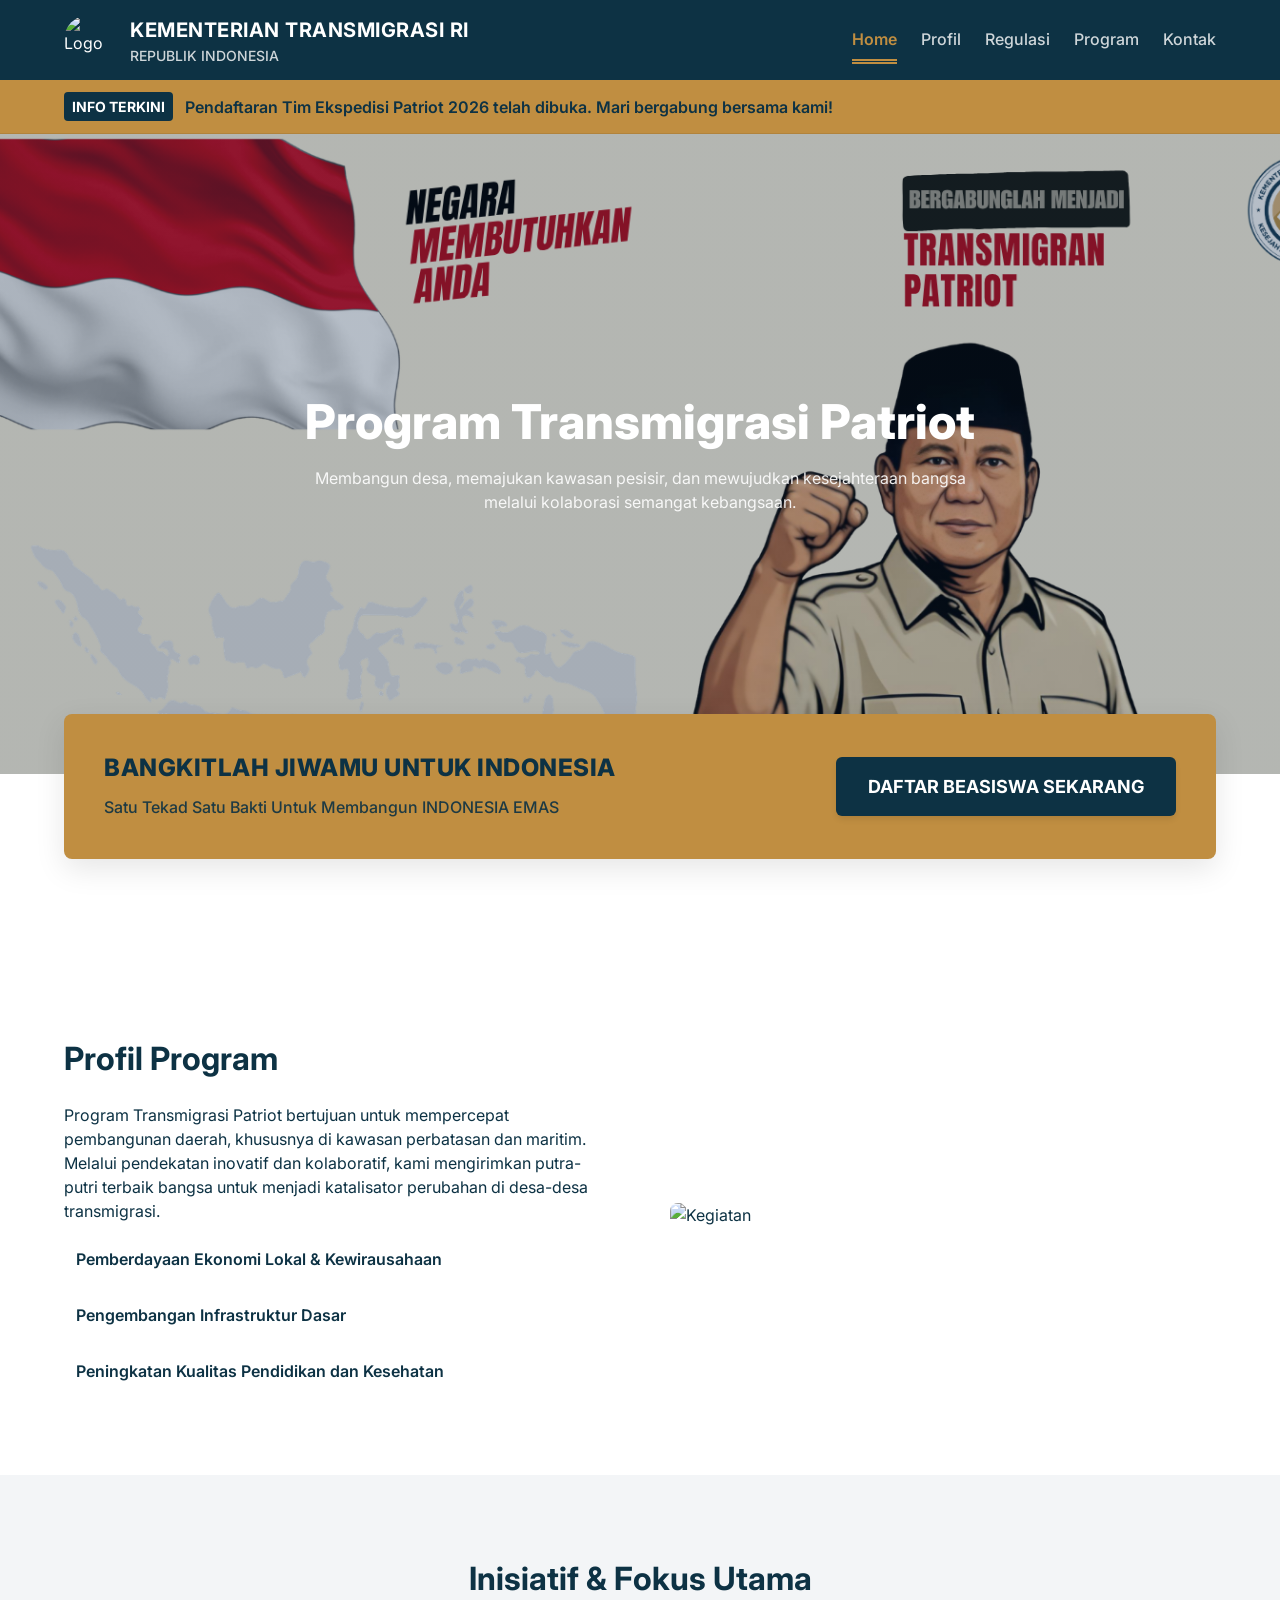
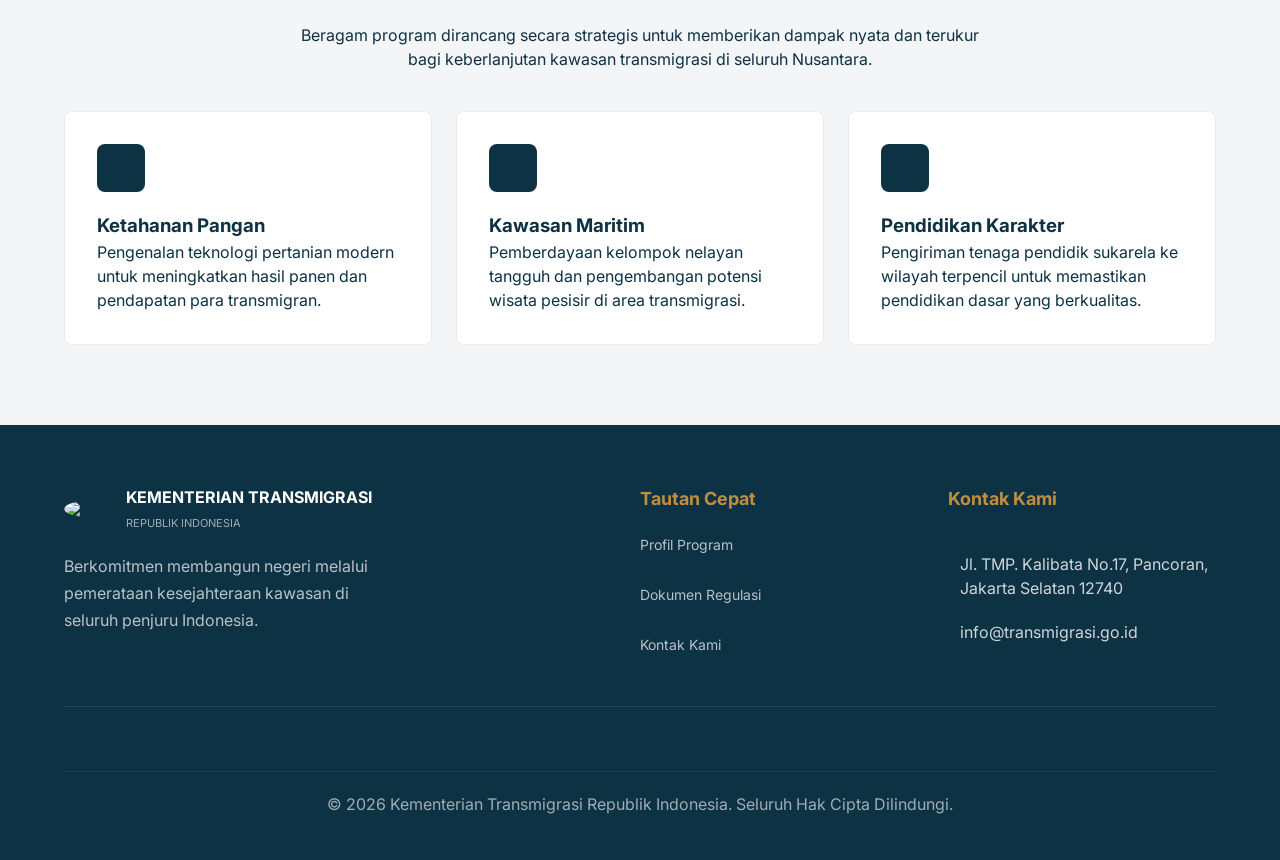
==== commit c556a64e: "update" ====
--- a/index.html
+++ b/index.html
@@ -273,7 +273,7 @@
       width: 100%;
       height: 100%;
       background: linear-gradient(rgba(11, 37, 69, 0.3), rgba(11, 37, 69, 0.3)),
-        url('assets/img/NEGARA MEMBUTUHKAN ANDA SEMUA.png');
+        url('assets/img/NEGARA MEMBUTUHKAN ANDA SEMUA MOBILE.png');
       background-size: cover;
       background-position: center;
       background-repeat: no-repeat;
@@ -479,7 +479,7 @@
         padding-bottom: 0 !important;
         /* Tambahin overlay hitam transparan (0.5) di atas gambar */
         background: linear-gradient(rgba(0,0,0,0.5), rgba(0,0,0,0.5)), 
-                    url('assets/img/NEGARA MEMBUTUHKAN ANDA SEMUA.png') !important;
+                    url('assets/img/NEGARA MEMBUTUHKAN ANDA SEMUA MOBILE.png') !important;
         background-size: cover !important;
         background-position: center !important;
         z-index: 1 !important;
@@ -500,7 +500,7 @@
 
       /* 4. Judul - Ukuran sedang biar gak nutupin muka di foto */
       .hero-title, .hero h1.hero-title {
-        font-size: 17px !important; 
+        font-size: 13px !important; 
         font-weight: 800 !important;
         color: #ffffff !important;
         text-shadow: 2px 2px 10px rgba(0, 0, 0, 0.8) !important;
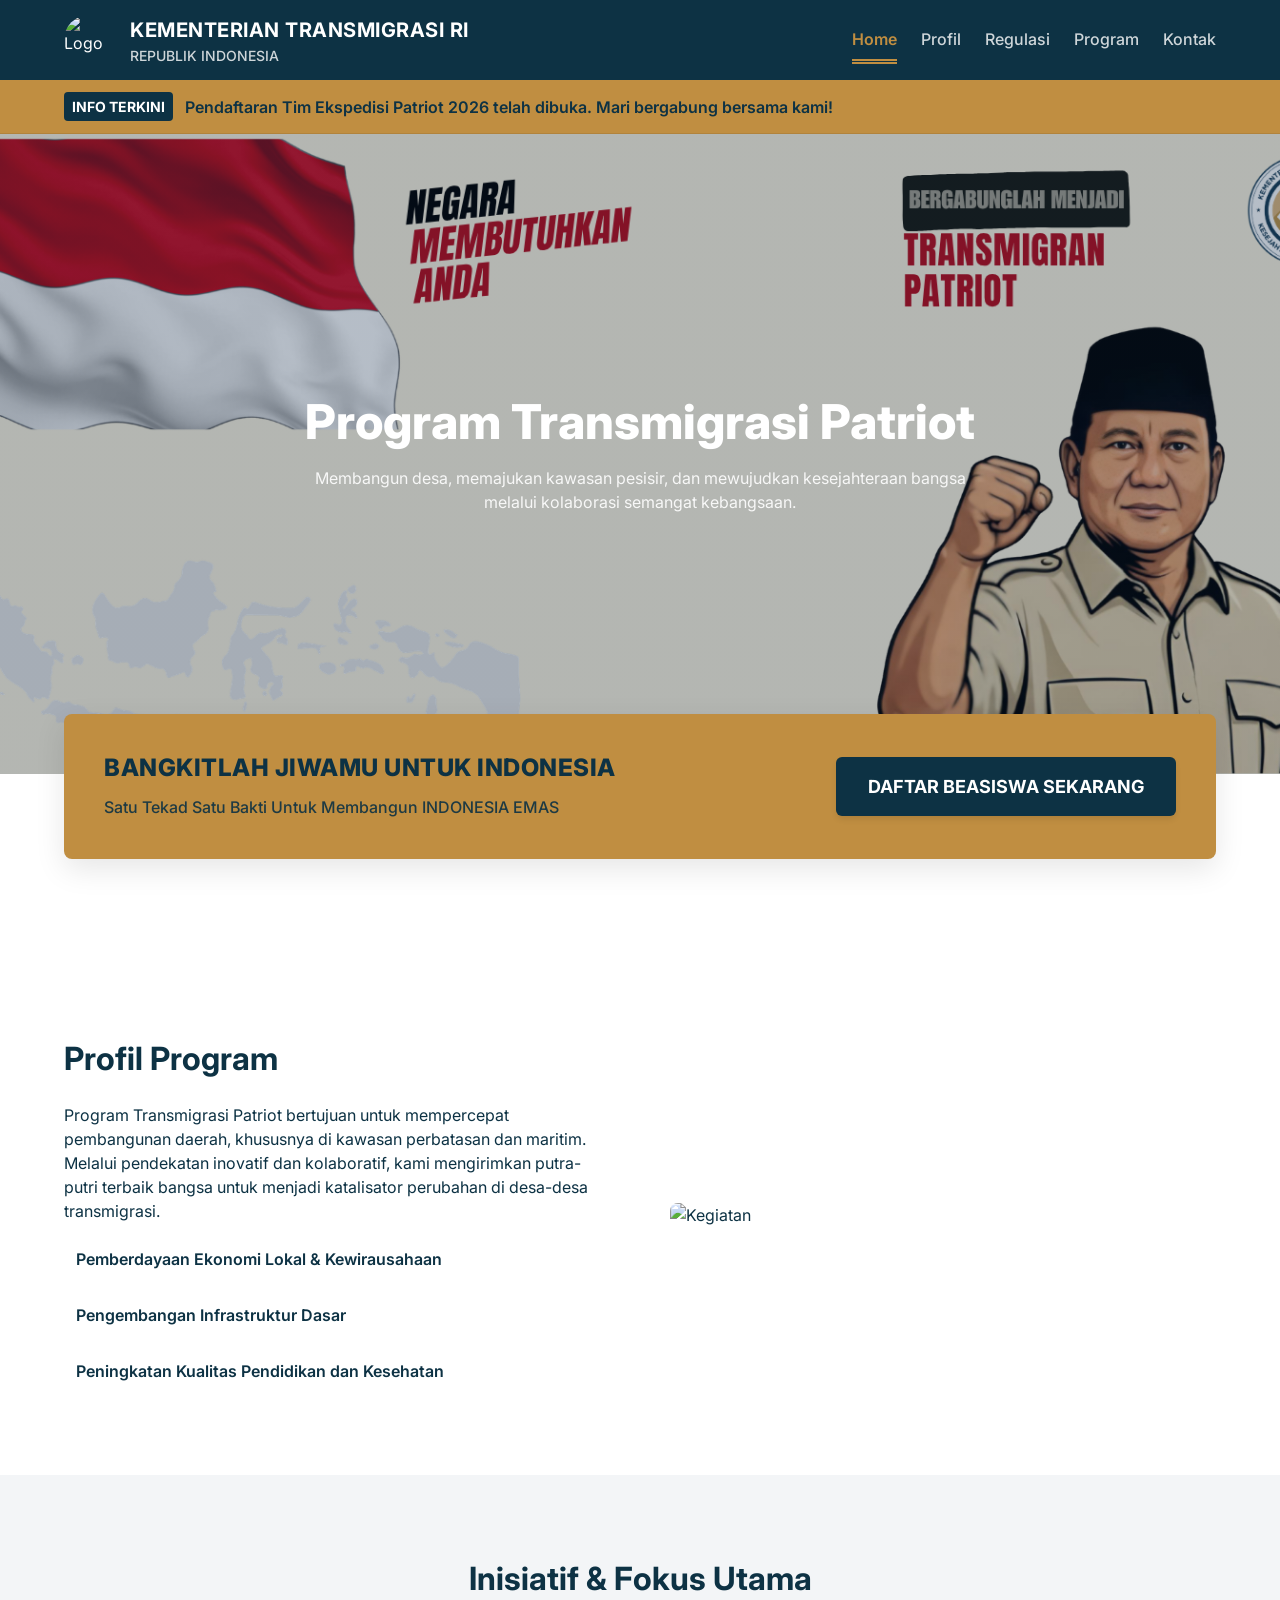
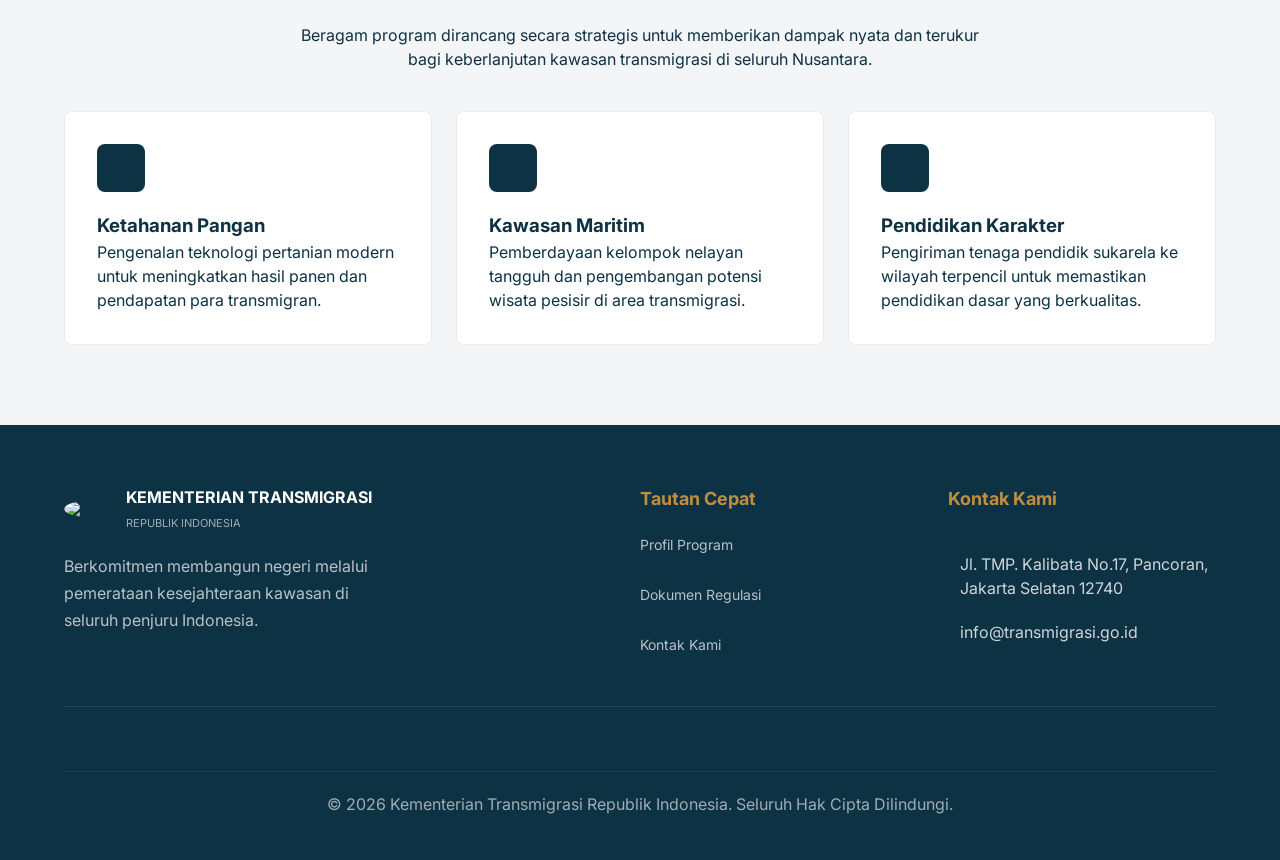
==== commit 9d97b61b: "update" ====
--- a/index.html
+++ b/index.html
@@ -273,7 +273,7 @@
       width: 100%;
       height: 100%;
       background: linear-gradient(rgba(11, 37, 69, 0.3), rgba(11, 37, 69, 0.3)),
-        url('assets/img/NEGARA MEMBUTUHKAN ANDA SEMUA MOBILE.png');
+        url('assets/img/NEGARA MEMBUTUHKAN ANDA SEMUA.png');
       background-size: cover;
       background-position: center;
       background-repeat: no-repeat;
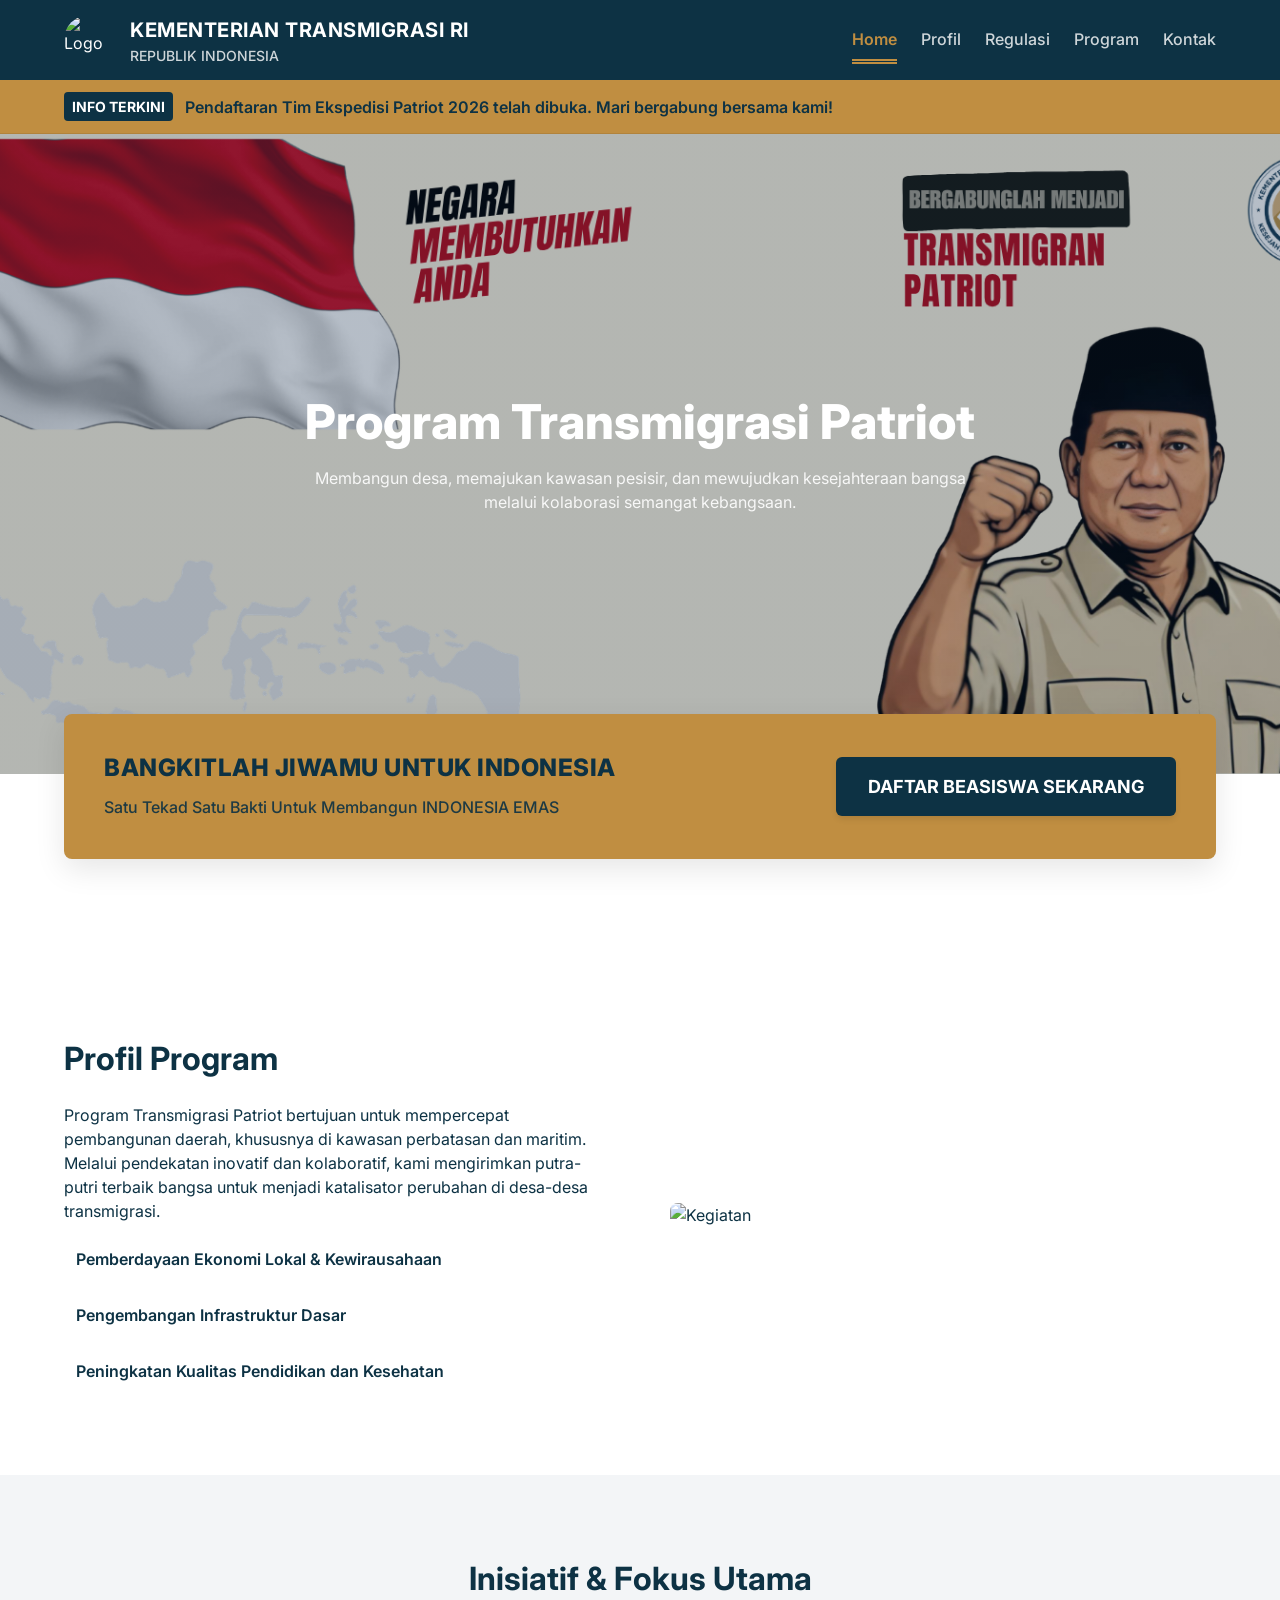
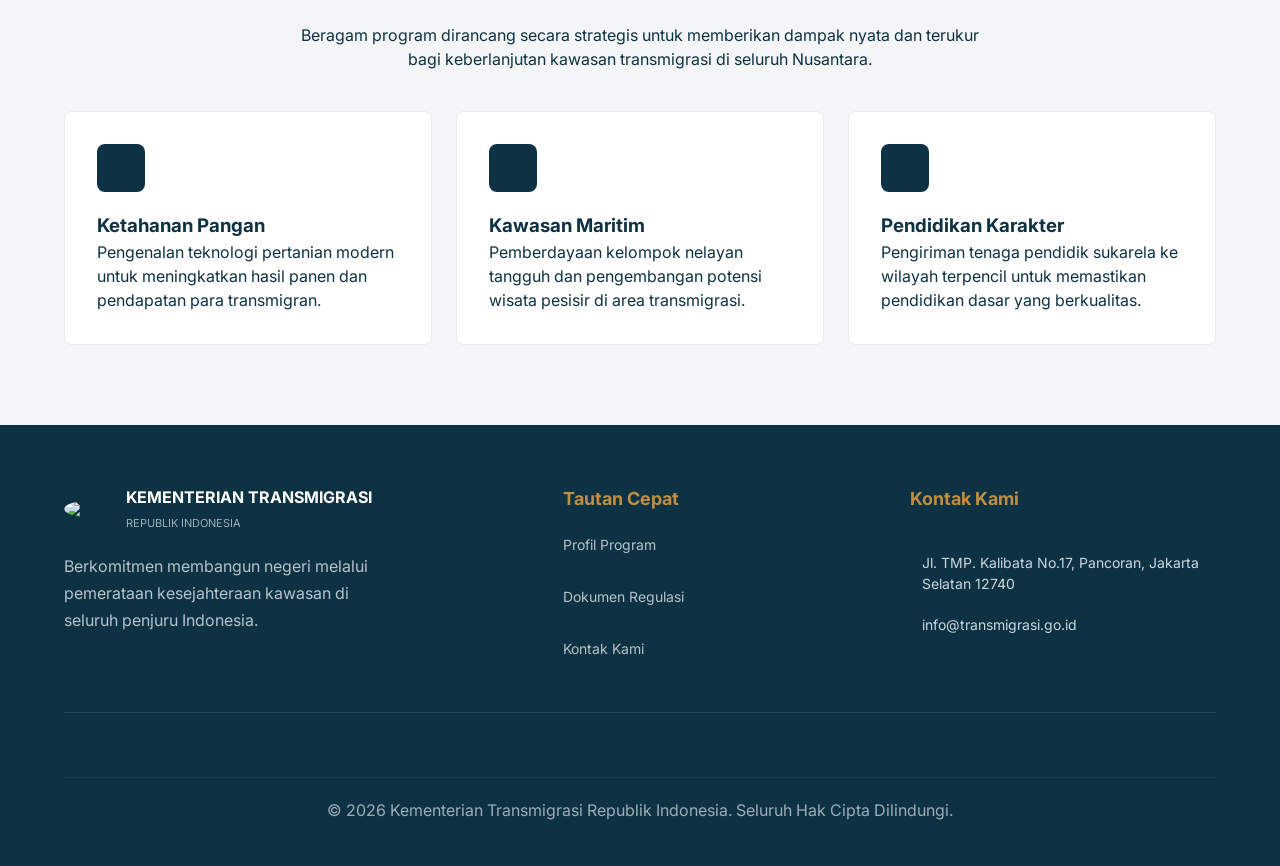
==== commit 7722fb6a: "feat: add mobile-responsive styling for cards and profile sections, include project documentation, a" ====
--- a/index.html
+++ b/index.html
@@ -550,6 +550,108 @@
         padding: 15px !important;
         font-size: 14px !important;
       }
+
+      /* ============================================================
+         CSS KHUSUS CARD FOCUS (Inisiatif & Fokus Utama) - MOBILE 
+         ============================================================ */
+      .card-grid {
+        gap: 16px !important;
+        margin-top: 32px !important;
+        padding: 0 10px !important;
+      }
+
+      .card {
+        padding: 32px 24px !important;
+        text-align: center !important;
+        background: #ffffff !important;
+        border-radius: 12px !important;
+        border: 1px solid rgba(0,0,0,0.08) !important;
+        box-shadow: 0 4px 20px rgba(0,0,0,0.05) !important;
+        display: flex !important;
+        flex-direction: column !important;
+        align-items: center !important;
+      }
+
+      .card-icon {
+        margin: 0 auto 20px auto !important;
+        width: 50px !important;
+        height: 50px !important;
+        background: var(--primary) !important;
+        border-radius: 10px !important;
+        display: flex !important;
+        align-items: center !important;
+        justify-content: center !important;
+        color: #ffffff !important;
+        font-size: 24px !important;
+        flex-shrink: 0 !important;
+      }
+
+      .card h3 {
+        font-size: 22px !important;
+        font-weight: 800 !important;
+        margin-bottom: 12px !important;
+        color: var(--primary) !important;
+        line-height: 1.2 !important;
+      }
+
+      .card p {
+        font-size: 15px !important;
+        line-height: 1.6 !important;
+        color: var(--muted-foreground) !important;
+        max-width: 95% !important;
+        margin: 0 auto !important;
+      }
+
+      /* ============================================================
+         CSS KHUSUS PROFIL PROGRAM - MOBILE 
+         ============================================================ */
+      #profil {
+        padding-top: 20px !important; /* Rapetin ke atas */
+      }
+
+      #profil .section-title {
+        font-size: 28px !important;
+        margin-bottom: 20px !important;
+      }
+
+      #profil p {
+        font-size: 15px !important;
+        margin-bottom: 24px !important;
+        max-width: 90% !important;
+        margin-left: auto !important;
+        margin-right: auto !important;
+      }
+
+      #profil .feature-list {
+        display: flex !important;
+        flex-direction: column !important;
+        align-items: flex-start !important;
+        max-width: fit-content !important;
+        margin: 0 auto 32px auto !important;
+        padding: 0 10px !important;
+        text-align: left !important;
+      }
+
+      #profil .feature-list li {
+        font-size: 15px !important;
+        margin-bottom: 16px !important;
+        display: flex !important;
+        align-items: flex-start !important; /* Icon sejajar baris pertama */
+        gap: 12px !important;
+      }
+
+      #profil .feature-list iconify-icon {
+        margin-top: 4px !important;
+        font-size: 18px !important;
+        flex-shrink: 0 !important;
+      }
+
+      #profil img {
+        margin-top: 10px !important;
+      }
+
+    }
+
    /* CSS KHUSUS FOOTER */
 .footer {
   background: var(--primary);
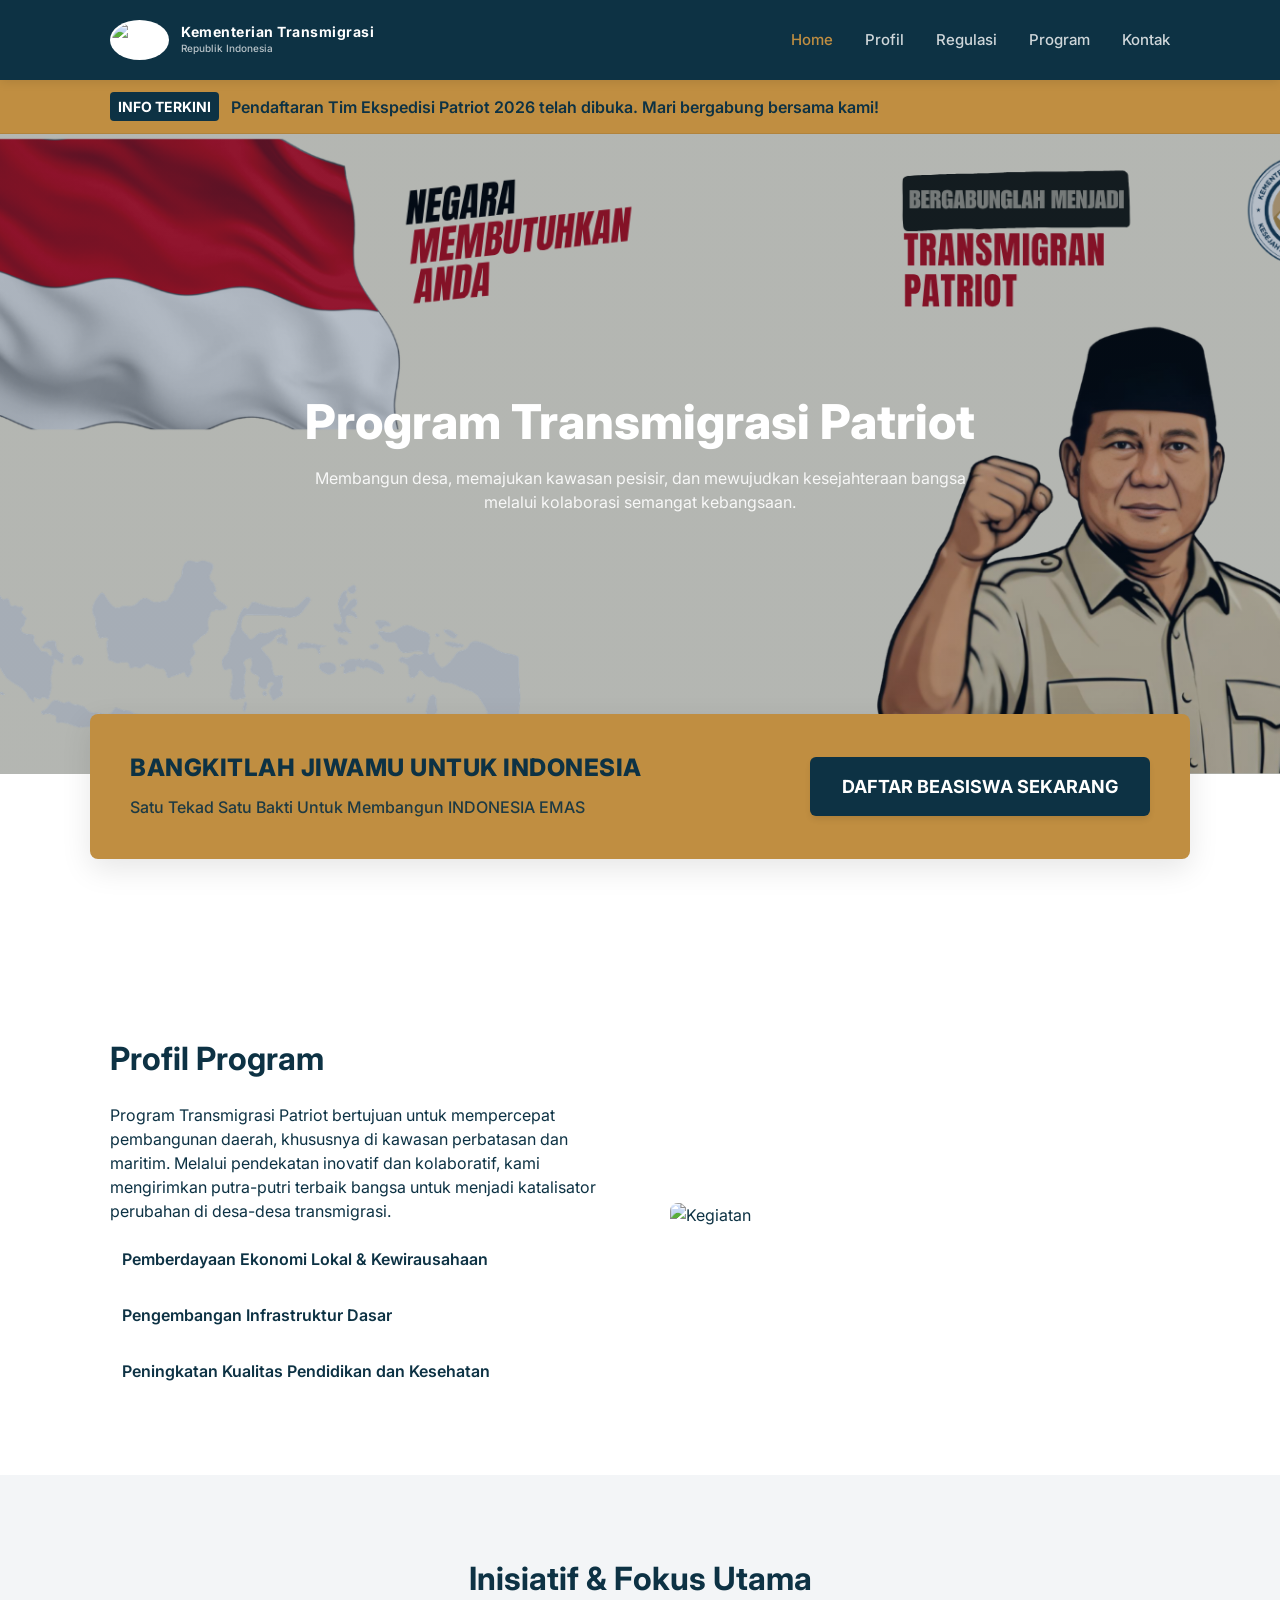
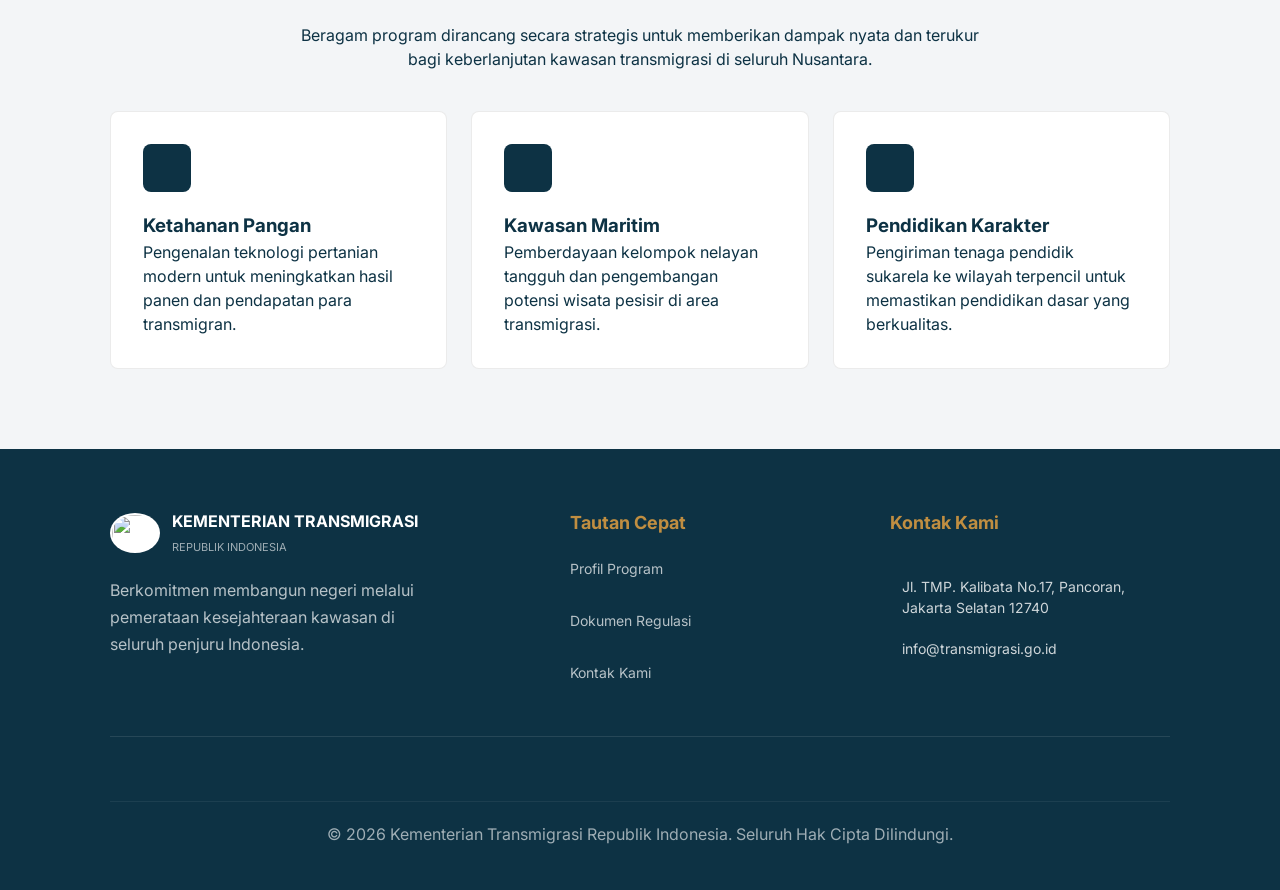
==== commit 6c88a269: "refactor: unify header components and styling across all pages for visual consistency" ====
--- a/index.html
+++ b/index.html
@@ -12,6 +12,7 @@
   <link
     href="https://fonts.googleapis.com/css2?family=Inter:wght@300;400;500;600;700;800&family=DM+Sans:wght@400;700&display=swap"
     rel="stylesheet" />
+  <script src="https://code.iconify.design/iconify-icon/1.0.7/iconify-icon.min.js"></script>
 
   <style>
     :root {
@@ -23,8 +24,7 @@
       --muted: #f3f5f7;
       --muted-foreground: #61717c;
       --accent: #c08e41;
-      --radius-md: 6px;
-      --radius-lg: 8px;
+      --radius: 12px;
       --font-family: 'Inter', sans-serif;
     }
 
@@ -48,43 +48,26 @@
       }
     }
 
-    @media (max-width: 700px) {
-      .header {
-        height: 56px;
-      }
-
-      .header-content {
-        padding: 0 12px;
-      }
-
-      .logo-title {
-        font-size: 24px;
-      }
-
-      .logo-subtitle {
-        font-size: 14px;
-      }
-
+    @media (max-width: 768px) {
+      .hamburger { display: block !important; }
       .nav {
         display: none;
-      }
-
-      .nav.mobile-active {
-        display: flex;
+        position: fixed;
+        top: 80px !important;
+        left: 0;
+        width: 100%;
         flex-direction: column;
-        position: absolute;
-        top: 56px;
-        left: 0;
-        width: 100vw;
         background: var(--primary);
-        gap: 0;
-        z-index: 100;
-      }
-
-      .nav-link {
-        padding: 16px;
-        border-bottom: 1px solid rgba(255, 255, 255, 0.1);
-        font-size: 16px;
+        z-index: 999;
+        align-items: center !important;
+        padding: 20px 0;
+      }
+      .nav.mobile-active { display: flex !important; }
+      .nav-link { 
+        padding: 12px 0 !important; 
+        width: 100%; 
+        text-align: center !important; 
+        border-bottom: none !important; 
       }
 
       .section {
@@ -121,27 +104,11 @@
     /* Hamburger menu */
     .hamburger {
       display: none;
-      flex-direction: column;
-      justify-content: center;
-      width: 32px;
-      height: 32px;
+      background: none;
+      border: none;
+      color: white;
       cursor: pointer;
-      z-index: 101;
-    }
-
-    .hamburger span {
-      height: 4px;
-      width: 100%;
-      background: var(--primary-foreground);
-      margin: 4px 0;
-      border-radius: 2px;
-      transition: 0.3s;
-    }
-
-    @media (max-width: 700px) {
-      .hamburger {
-        display: flex;
-      }
+      font-size: 30px;
     }
 
     * {
@@ -156,25 +123,28 @@
       background-color: var(--background);
       color: var(--foreground);
       line-height: 1.5;
+      padding-top: 80px;
     }
 
     .container {
       width: 100%;
-      max-width: 1200px;
+      max-width: 1100px;
       margin: 0 auto;
-      padding: 0 24px;
-    }
-
-    /* Header & Nav */
+      padding: 0 20px;
+    }
+
+    /* --- HEADER & NAVIGATION (FIXED) --- */
     .header {
       background-color: var(--primary);
-      color: var(--primary-foreground);
       height: 80px;
       display: flex;
       align-items: center;
-      position: sticky;
+      position: fixed;
       top: 0;
-      z-index: 50;
+      left: 0;
+      right: 0;
+      z-index: 1000;
+      box-shadow: 0 2px 10px rgba(0,0,0,0.1);
     }
 
     .header-content {
@@ -187,50 +157,31 @@
     .logo {
       display: flex;
       align-items: center;
-      gap: 16px;
+      gap: 12px;
       text-decoration: none;
-      color: inherit;
-    }
-
-    .logo-img {
-      width: 50px;
-      height: 50px;
-      object-fit: contain;
-      border-radius: 50%;
-    }
-
-    .logo-title {
-      font-size: 24px;
-      font-weight: 700;
-      display: block;
-      text-transform: uppercase;
-    }
-
-    .logo-subtitle {
-      font-size: 14px;
-      opacity: 0.8;
-      display: block;
-    }
-
-    .nav {
-      display: flex;
-      gap: 24px;
-    }
-
+      color: white;
+    }
+
+    .logo img { height: 40px; border-radius: 50%; background: white; padding: 2px; }
+    .logo-title { font-weight: 700; font-size: 14px !important; display: block; text-transform: none !important; line-height: 1.2; }
+    .logo-subtitle { font-size: 10px !important; opacity: 0.7; display: block; text-transform: none !important; }
+
+    .nav { display: flex; gap: 32px; align-items: center; }
     .nav-link {
-      color: var(--primary-foreground);
       text-decoration: none;
-      font-size: 16px;
+      color: white;
+      font-size: 15px;
       font-weight: 500;
       opacity: 0.8;
       transition: 0.3s;
     }
-
-    .nav-link:hover,
-    .nav-link.active {
-      opacity: 1;
-      border-bottom: 2px solid var(--accent);
-    }
+    .nav-link:hover, .nav-link.active { 
+      opacity: 1 !important; 
+      color: var(--accent) !important; 
+      font-weight: 500 !important;
+      border-bottom: none !important;
+    }
+    .nav-link.active::after { display: none !important; }
 
     /* Ticker */
     .ticker {
@@ -446,9 +397,7 @@
 
     body { font-size: 16px !important; }
 
-    .logo-title { font-size: 20px !important; }
-    .logo-subtitle { font-size: 14px !important; }
-    .nav-link { font-size: 16px !important; }
+
     .hero-title, .hero h1 { font-size: 48px !important; }
     .section-title, .contact-title { font-size: 32px !important; }
     .card-title, .fokus-card h3, .feature-title, .stat-value, .doc-title { font-size: 20px !important; }
@@ -771,19 +720,17 @@
   <header class="header">
     <div class="container header-content">
       <a href="index.html" class="logo">
-        <img
-          src="https://firebasestorage.googleapis.com/v0/b/banani-prod.appspot.com/o/reference-images%2F9dfe8fc4-533c-43e4-ad2d-5b735792cafb?alt=media&token=eea5f1ac-f4f6-4f33-927e-18950b2eec09"
-          alt="Logo" class="logo-img">
+        <img src="https://firebasestorage.googleapis.com/v0/b/banani-prod.appspot.com/o/reference-images%2Fcd7a5939-52a2-4e5f-b645-f688d7fb39df?alt=media&token=660e6805-7a19-4696-afb4-ccdd3cd1d174" alt="Logo">
         <div>
-          <span class="logo-title">Kementerian Transmigrasi RI</span>
+          <span class="logo-title">Kementerian Transmigrasi</span>
           <span class="logo-subtitle">Republik Indonesia</span>
         </div>
       </a>
-      <div class="hamburger" id="hamburger-menu" aria-label="Buka menu navigasi" tabindex="0">
-        <span></span>
-        <span></span>
-        <span></span>
-      </div>
+
+      <button class="hamburger" id="hamburger-menu">
+        <iconify-icon icon="lucide:menu"></iconify-icon>
+      </button>
+
       <nav class="nav" id="main-nav">
         <a href="index.html" class="nav-link active">Home</a>
         <a href="profil.html" class="nav-link">Profil</a>
